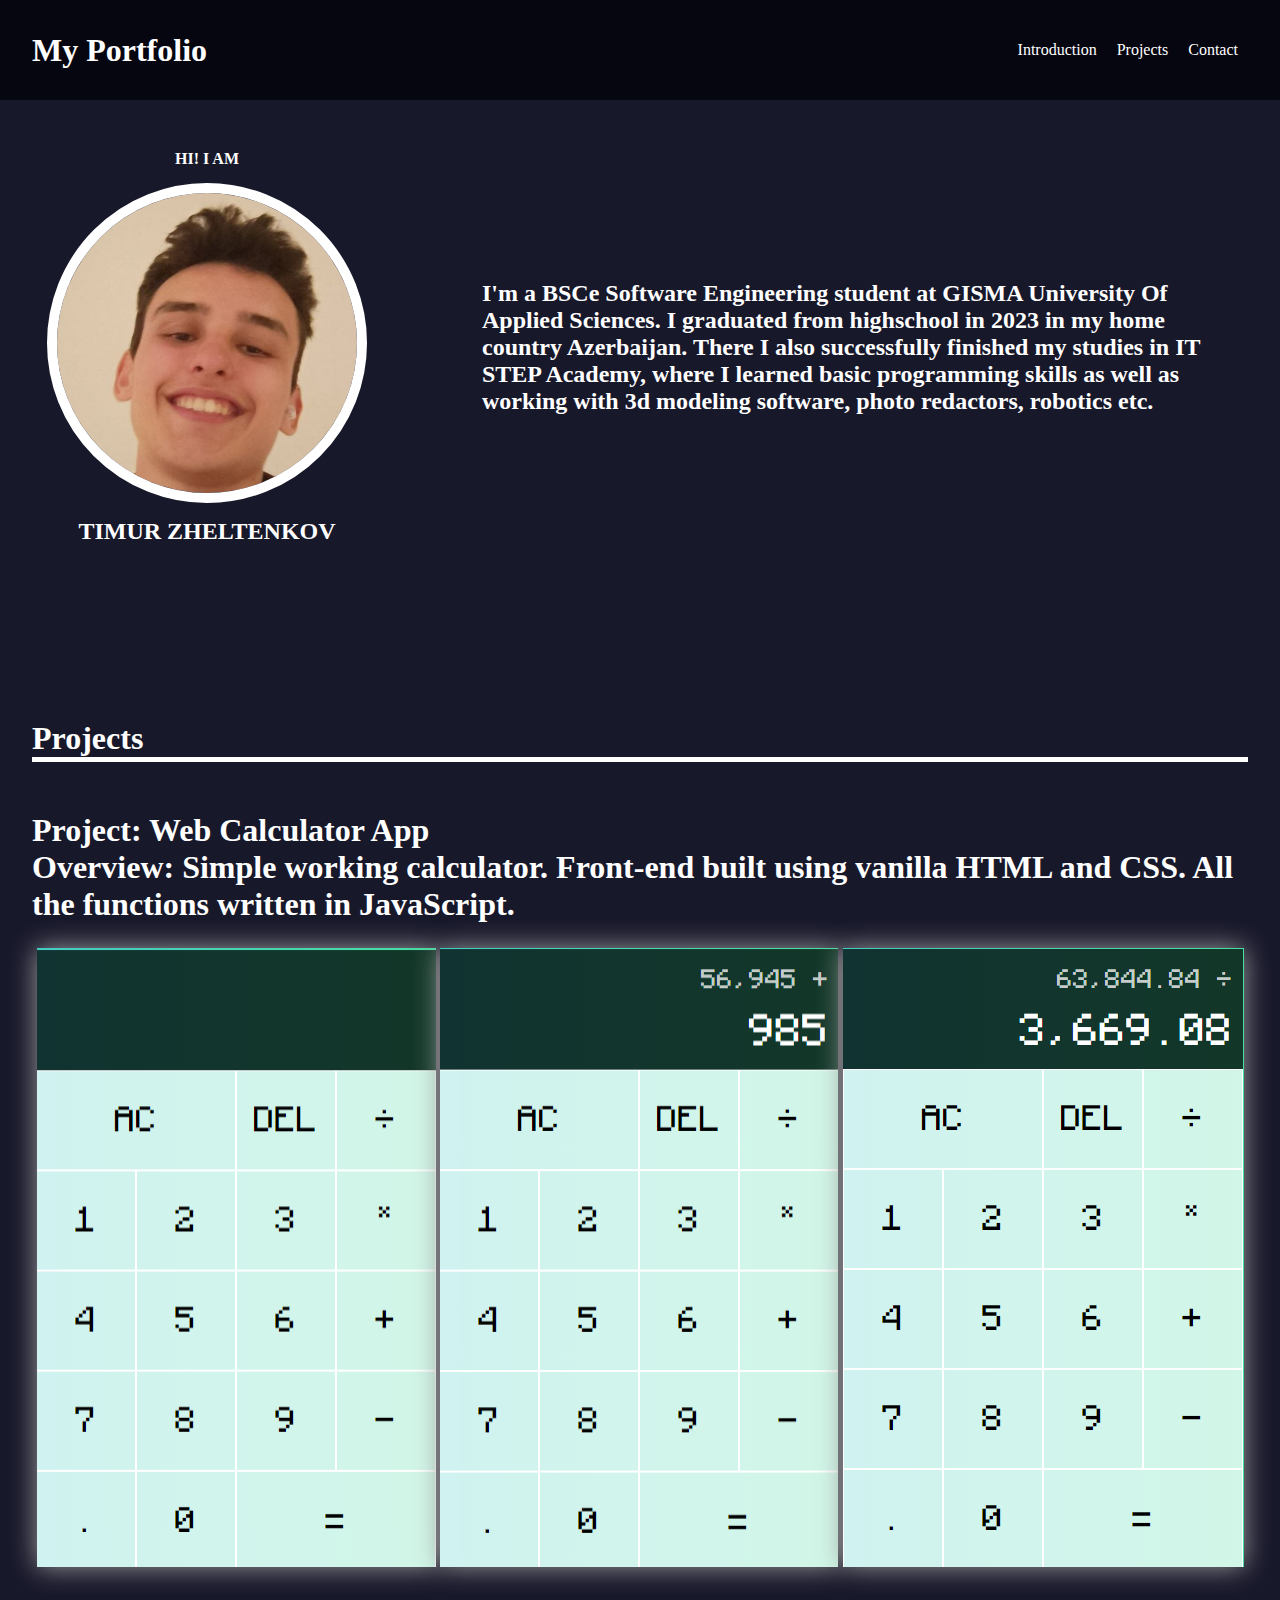
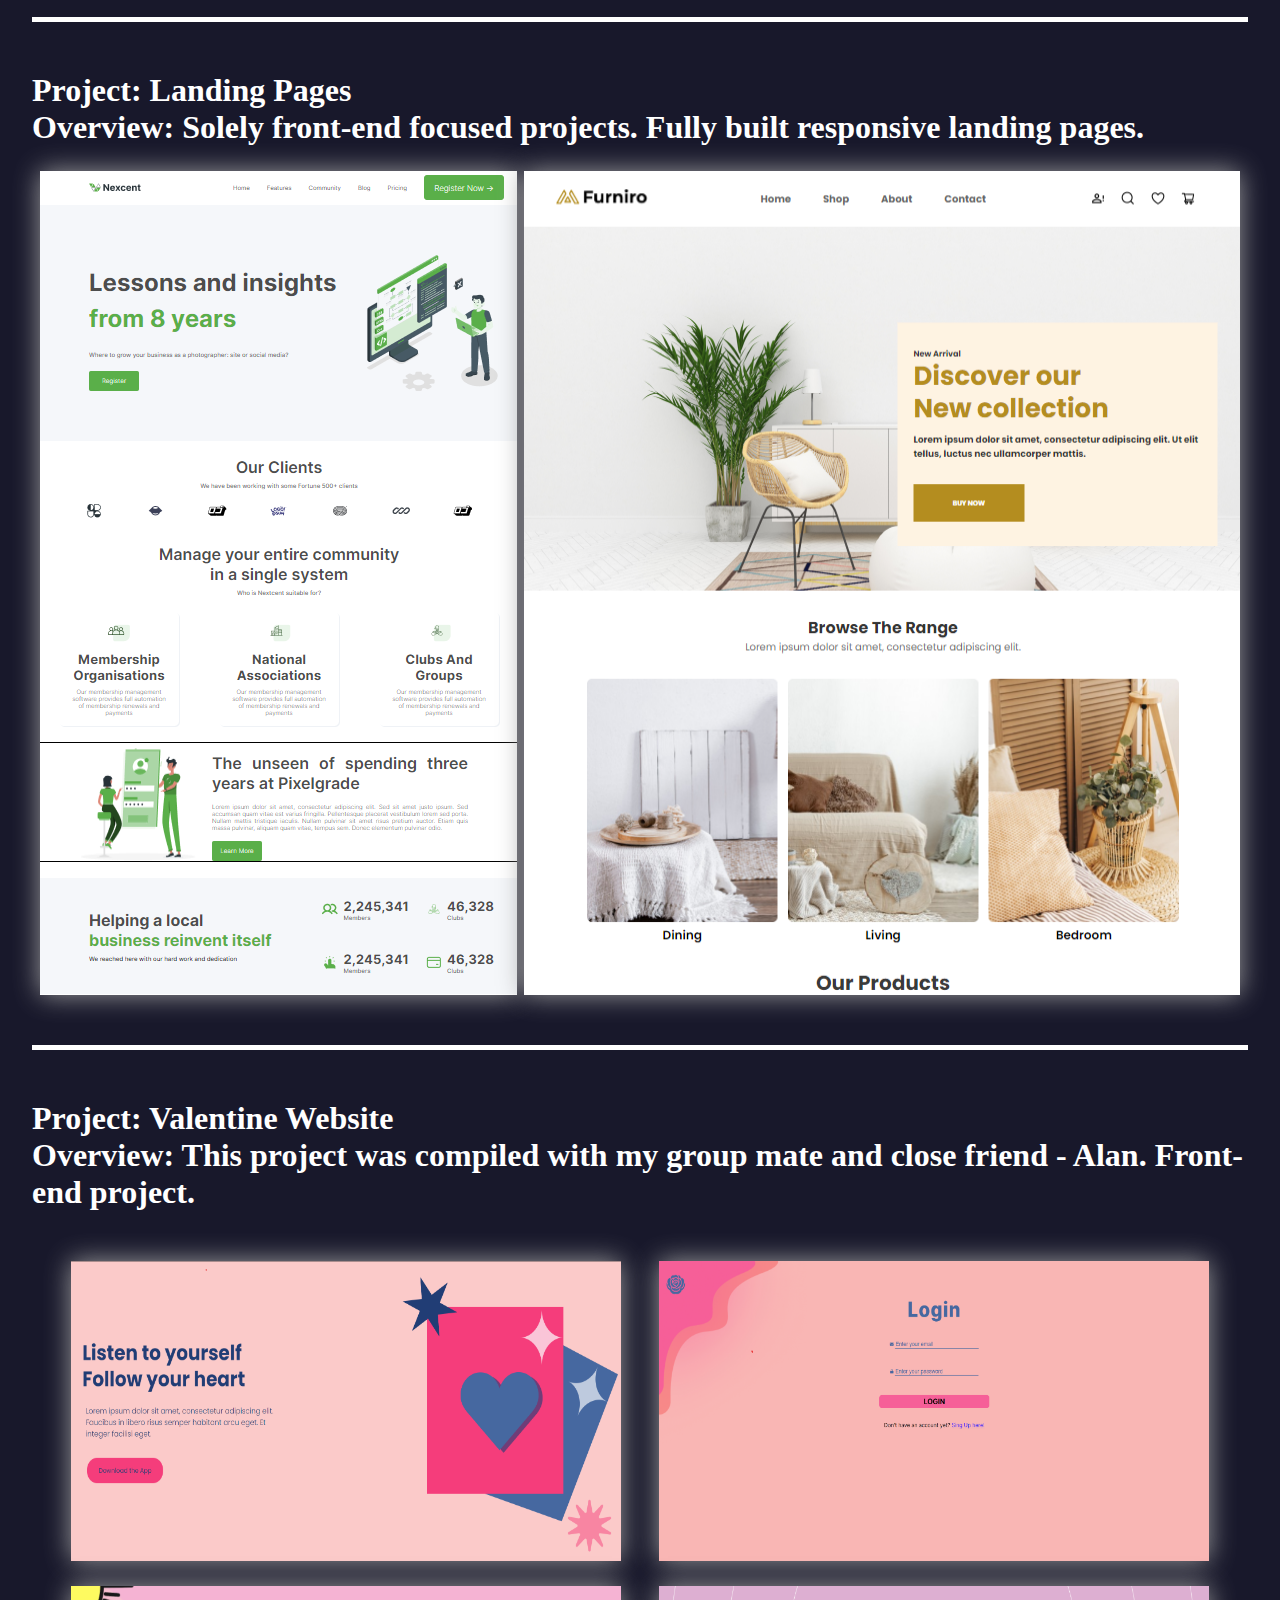
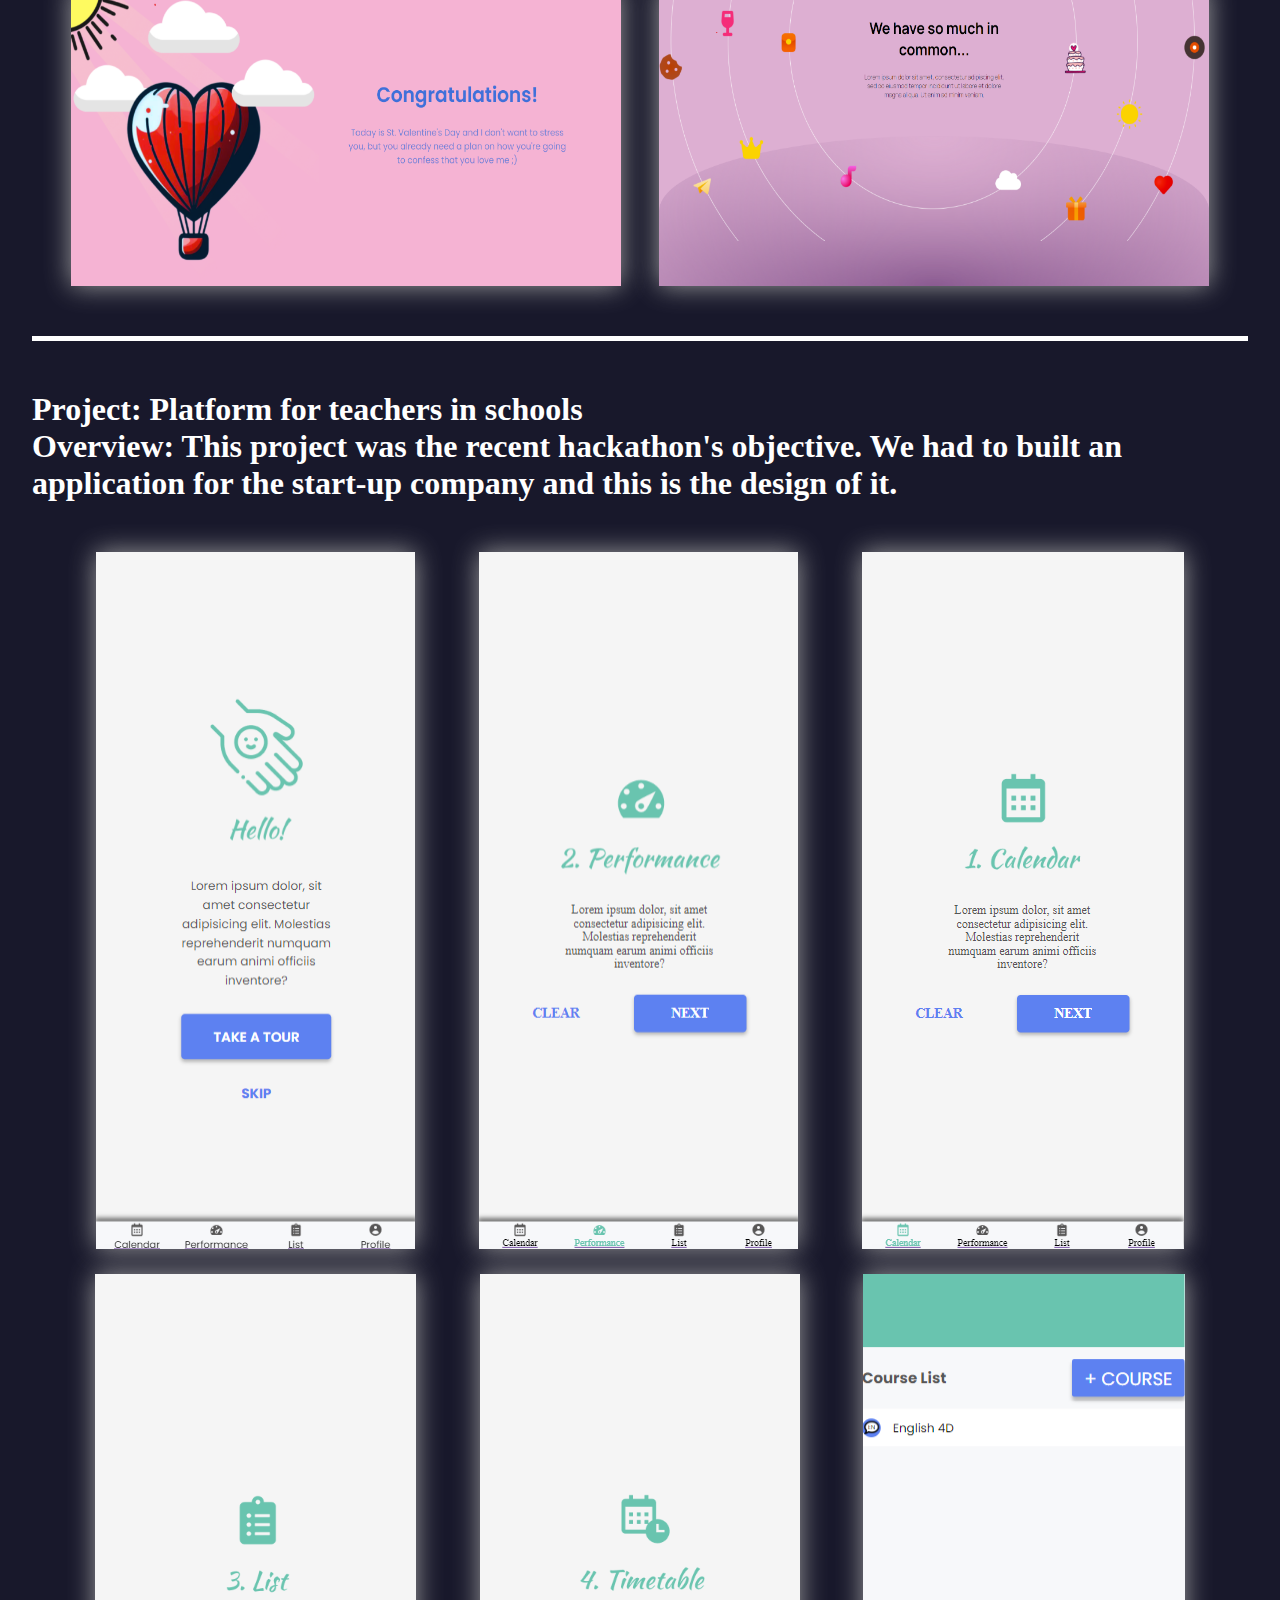
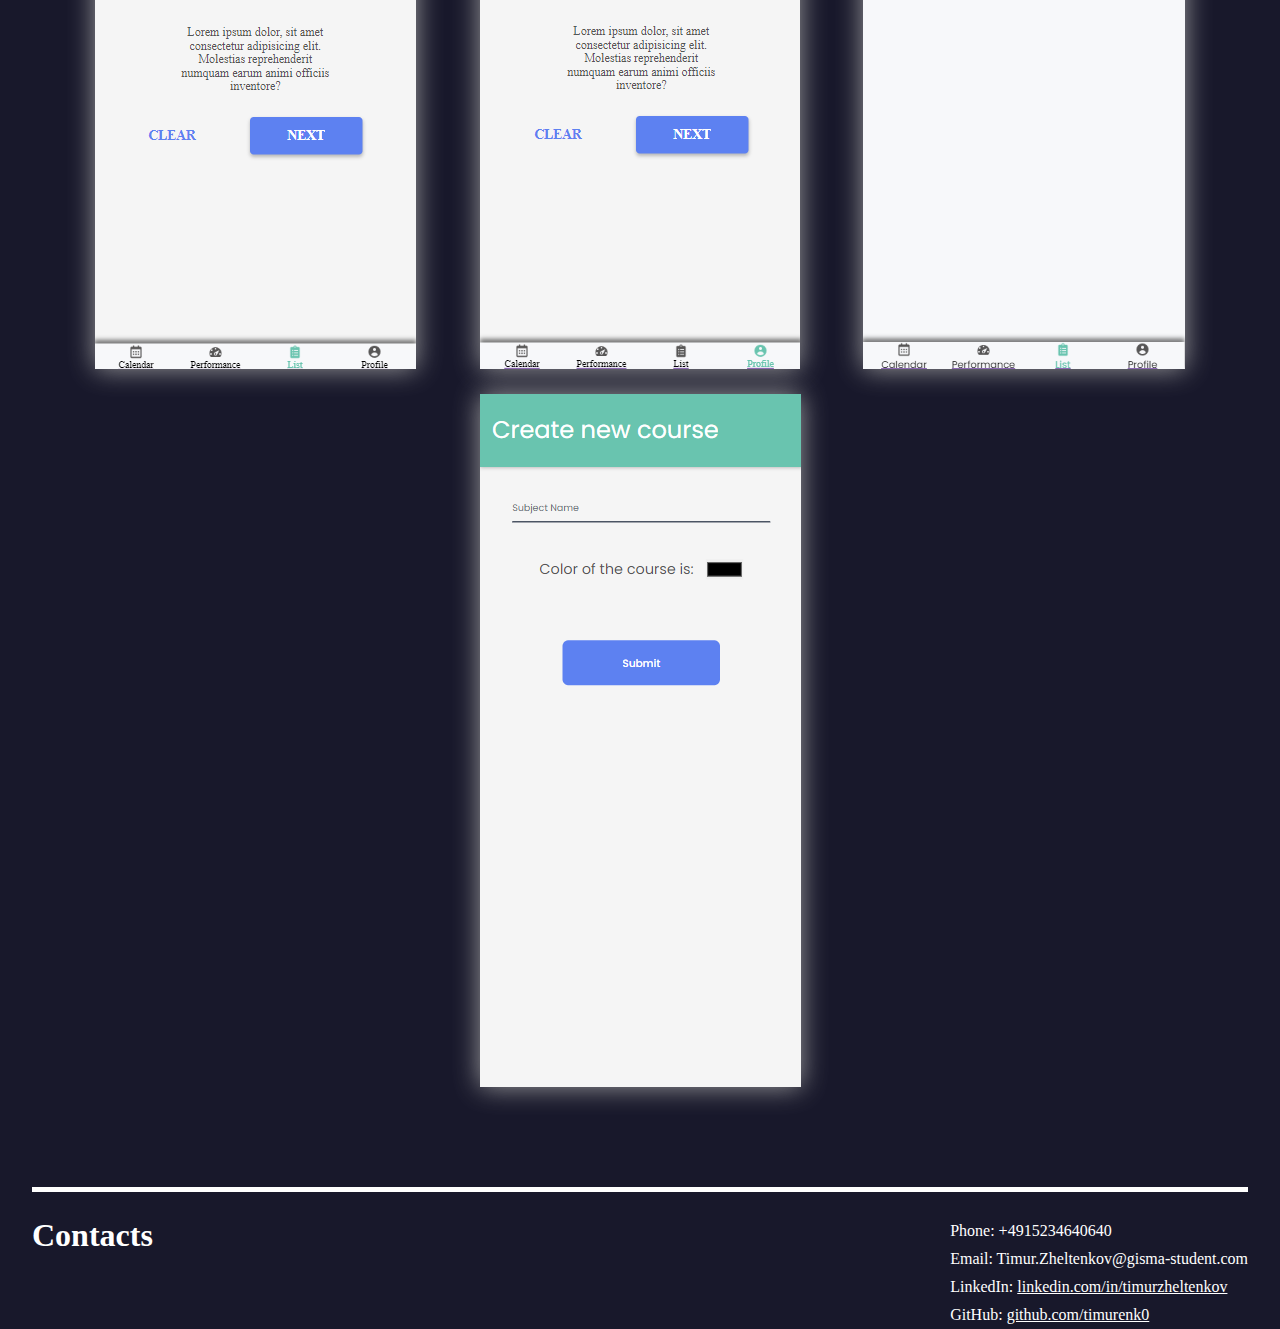
==== Website/index.html @ 8c1c4032 "Add files via upload" ====
<!DOCTYPE html>
<html lang="en">

<head>
    <meta charset="UTF-8">
    <meta name="viewport" content="width=device-width, initial-scale=1.0">
    <title>Computer Science Portfolio</title>
    <link rel="stylesheet" href="index.css">
</head>

<body>
    <div class="container">
        <header class="header">
            <section class="header-contents">
                <h1>My Portfolio</h1>
                <section class="navbar">
                    <ul>
                        <li><a id="introductionButton">Introduction</a></li>
                        <li><a id="projectButton">Projects</a></li>
                        <li><a id="contactButton">Contact</a></li>
                    </ul>
                </section>
            </section>
        </header>
        <section id="introductionSection" class="section introduction">
            <section class="user">
                <h4>HI! I AM</h4>
                <img id="pfp" src="images/pfp.jpg" alt="">
                <h2>TIMUR ZHELTENKOV</h2>
            </section>
            <h1>I'm a BSCe Software Engineering student at GISMA University Of Applied Sciences. I graduated from
                highschool in 2023 in my home country Azerbaijan. There I also successfully finished my studies in IT
                STEP Academy, where I learned basic programming skills as well as working with 3d modeling software,
                photo redactors, robotics etc.</h1>
        </section>
        <section id="projectSection" class="section projects">
            <h1 class="section-name">Projects</h1>
            <section class="project">
                <h1 class="project-name">Project: Web Calculator App</h1>
                <h1 class="project-overview">Overview: Simple working calculator. Front-end built using vanilla HTML and
                    CSS. All the functions written in JavaScript.</h1>
                <div class="screenshots">
                    <img src="images/calc.png" alt="">
                    <img src="images/calc-2.png" alt="">
                    <img src="images/calc-3.png" alt="">
                </div>
            </section>
            <section class="project">
                <h1 class="project-name">Project: Landing Pages</h1>
                <h1 class="project-overview">Overview: Solely front-end focused projects. Fully built responsive landing
                    pages.
                </h1>
                <div class="screenshots">
                    <img src="images/landing'.png" alt="">
                    <img src="images/landing-2.png" alt="">
                </div>
            </section>
            <section class="project">
                <h1 class="project-name">Project: Valentine Website</h1>
                <h1 class="project-overview">Overview: This project was compiled with my group mate and close friend -
                    Alan. Front-end project.
                </h1>
                <div class="screenshots">
                    <img class="valentine" src="images/valentine-landing.png" alt="">
                    <img class="valentine" src="images/valentine-login.png" alt="">
                    <img class="valentine" src="images/valentine-main.png" alt="">
                    <img class="valentine" src="images/valentine-rings.png" alt="">
                </div>
            </section>
            <section class="project">
                <h1 class="project-name">Project: Platform for teachers in schools</h1>
                <h1 class="project-overview">Overview: This project was the recent hackathon's objective. We had to
                    built an application for the start-up company and this is the design of it.</h1>
                <div class="screenshots">
                    <img class="hackathon" src="images/hackathon-greetings.png" alt="">
                    <img class="hackathon" src="images/hackathon-performance.png" alt="">
                    <img class="hackathon" src="images/hackathon-calendar.png" alt="">
                    <img class="hackathon" src="images/hackathon-list.png" alt="">
                    <img class="hackathon" src="images/hackathon-profile.png" alt="">
                    <img class="hackathon" src="images/hackathon-list-course.png" alt="">
                    <img class="hackathon" src="images/hackathon-course-create.png" alt="">
                </div>
            </section>
        </section>
        <section id="contactSection" class="section contacts">
            <h1 class="section-name">Contacts</h1>
            <ul>
                <li>Phone: +4915234640640</li>
                <li>Email: Timur.Zheltenkov@gisma-student.com</li>
                <li>LinkedIn: <a href="https://www.linkedin.com/in/timurzheltenkov/">linkedin.com/in/timurzheltenkov</a>
                </li>
                <li>GitHub: <a href="https://github.com/timurenk0">github.com/timurenk0</a></li>
            </ul>
        </section>

        <script>
            document.getElementById('introductionButton').addEventListener('click', () => {
                document.getElementById('introductionSection').scrollIntoView({
                    behavior: 'smooth'
                });
            });
            document.getElementById('projectButton').addEventListener('click', () => {
                document.getElementById('projectSection').scrollIntoView({
                    behavior: 'smooth'
                })
            })
            document.getElementById('contactButton').addEventListener('click', () => {
                document.getElementById('contactSection').scrollIntoView({
                    behavior: 'smooth'
                });
            });
        </script>

    </div>
</body>

</html>
---- Website/index.css ----
* {
    margin: 0;
    padding: 0;
    font-family: 'JetBrains Mono';
}

html,
body {
    width: 100%;
    min-height: 100vh;
}

.container {
    display: flex;
    flex-direction: column;
    align-items: center;
    height: 100%;
    background-color: rgb(24, 24, 43);
    color: white;
}

.header {
    position: fixed;
    display: flex;
    width: 100%;
    height: 100px;
    justify-content: center;
    background-color: rgb(6, 6, 16);
}

.header .header-contents {
    height: 100%;
    width: 95%;
    display: flex;
    align-items: center;
    justify-content: space-between;
}

.navbar ul {
    list-style-type: none;
    overflow: hidden;
}

.navbar li {
    float: left;
    padding: 10px;
}

.navbar li a {
    color: white;
    display: block;
}

.container .section {
    margin-top: 50px;
    width: 95%;
}

.introduction {
    padding: 100px 0;
    display: flex;
    align-items: center;
}

.introduction h1 {
    font-size: 24px;
    width: 60%;
}

.introduction .user #pfp {
    width: 300px;
    border-radius: 50%;
    outline: 10px solid white;
    margin: 25px;
}

.introduction .user {
    display: flex;
    flex-direction: column;
    align-items: center;
    margin-right: 100px;
}


.section .section-name {
    margin-top: 25px;
    font-size: 32px;
}

.projects .project {
    padding: 50px 0;
    border-top: 5px solid white;
}

.project .screenshots {
    display: flex;
    justify-content: space-evenly;
    flex-wrap: wrap;
    margin-top: 25px;
}

.screenshots img {
    box-shadow: 0 0 25px rgb(158, 158, 158);
}

.screenshots .valentine {
    width: 550px;
    height: 300px;
    margin-top: 25px;
}

.screenshots .hackathon {
    margin-top: 25px;
}

.container .contacts {
    display: flex;
    justify-content: space-between;
    border-top: 5px solid white;
}

.contacts ul {
    margin-top: 25px;
    list-style: none;
}

.contacts li {
    padding: 5px 0;
}

.contacts a {
    color: white;
}
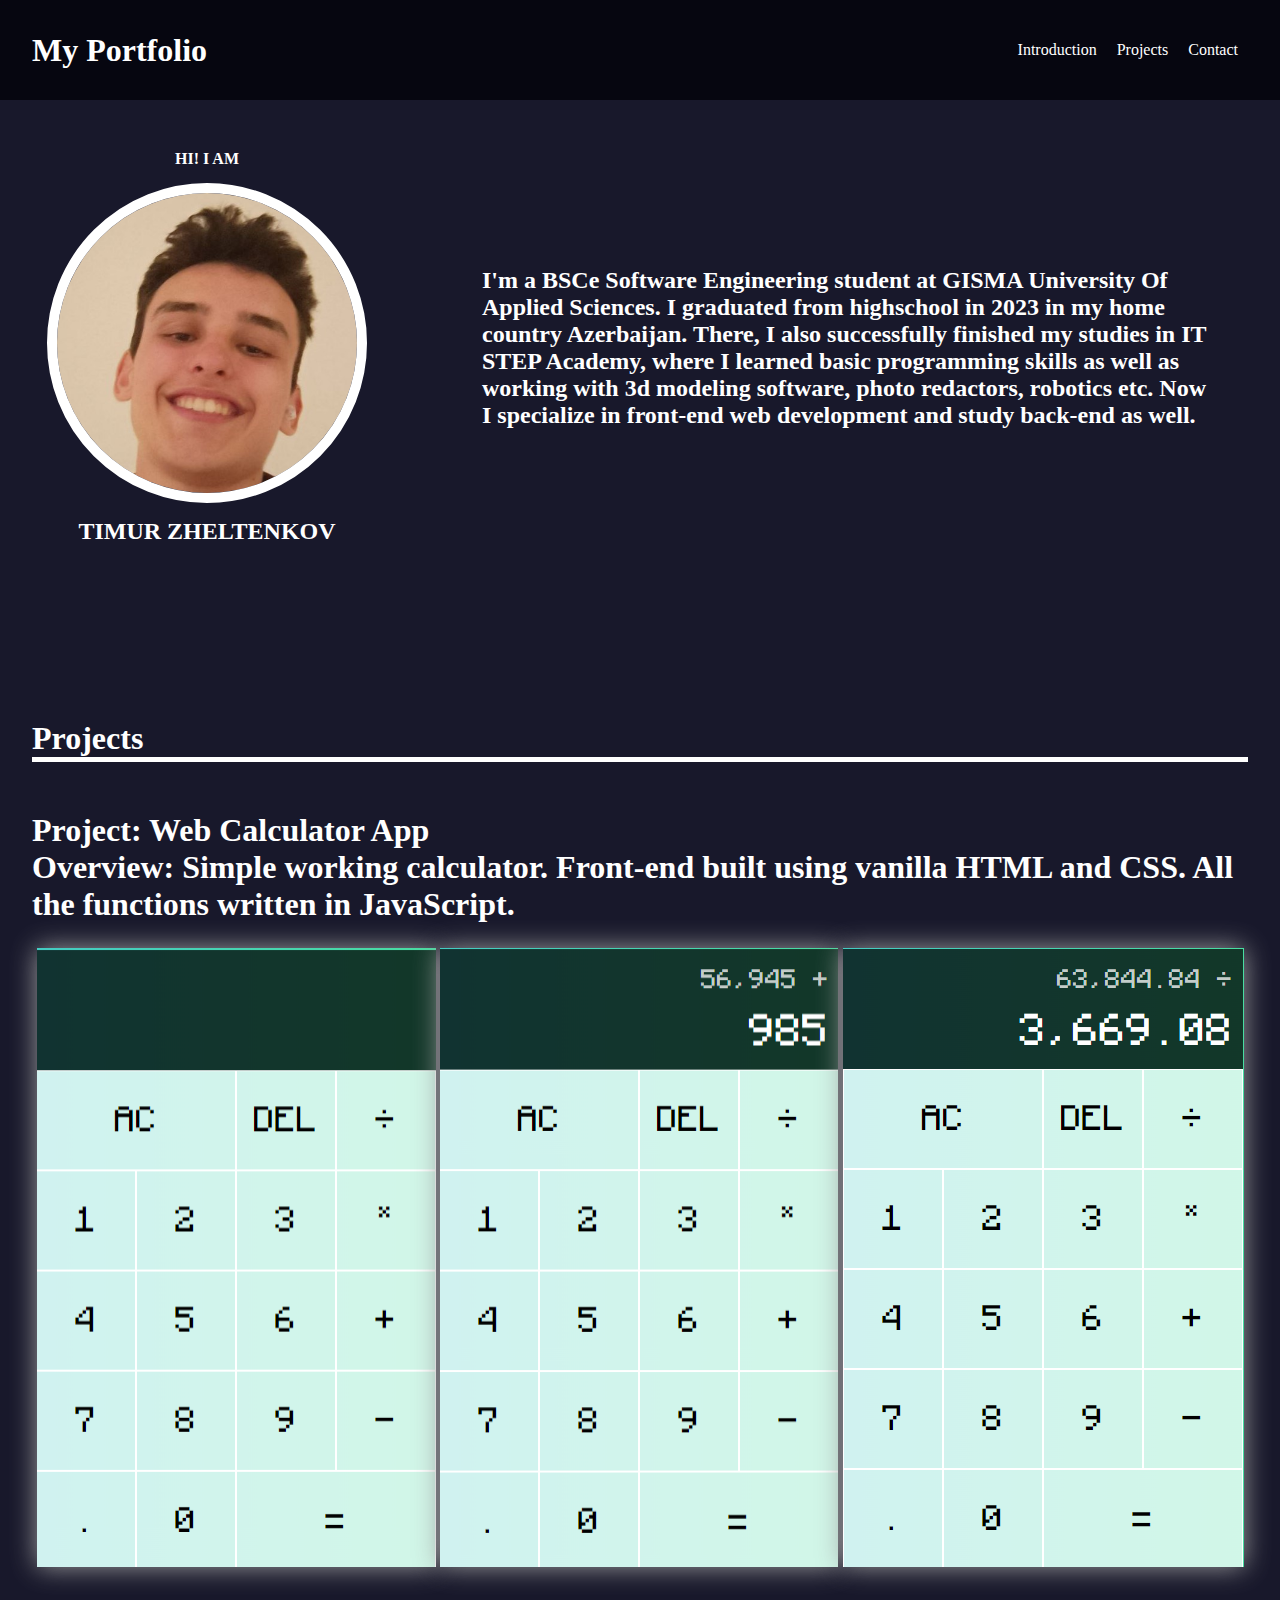
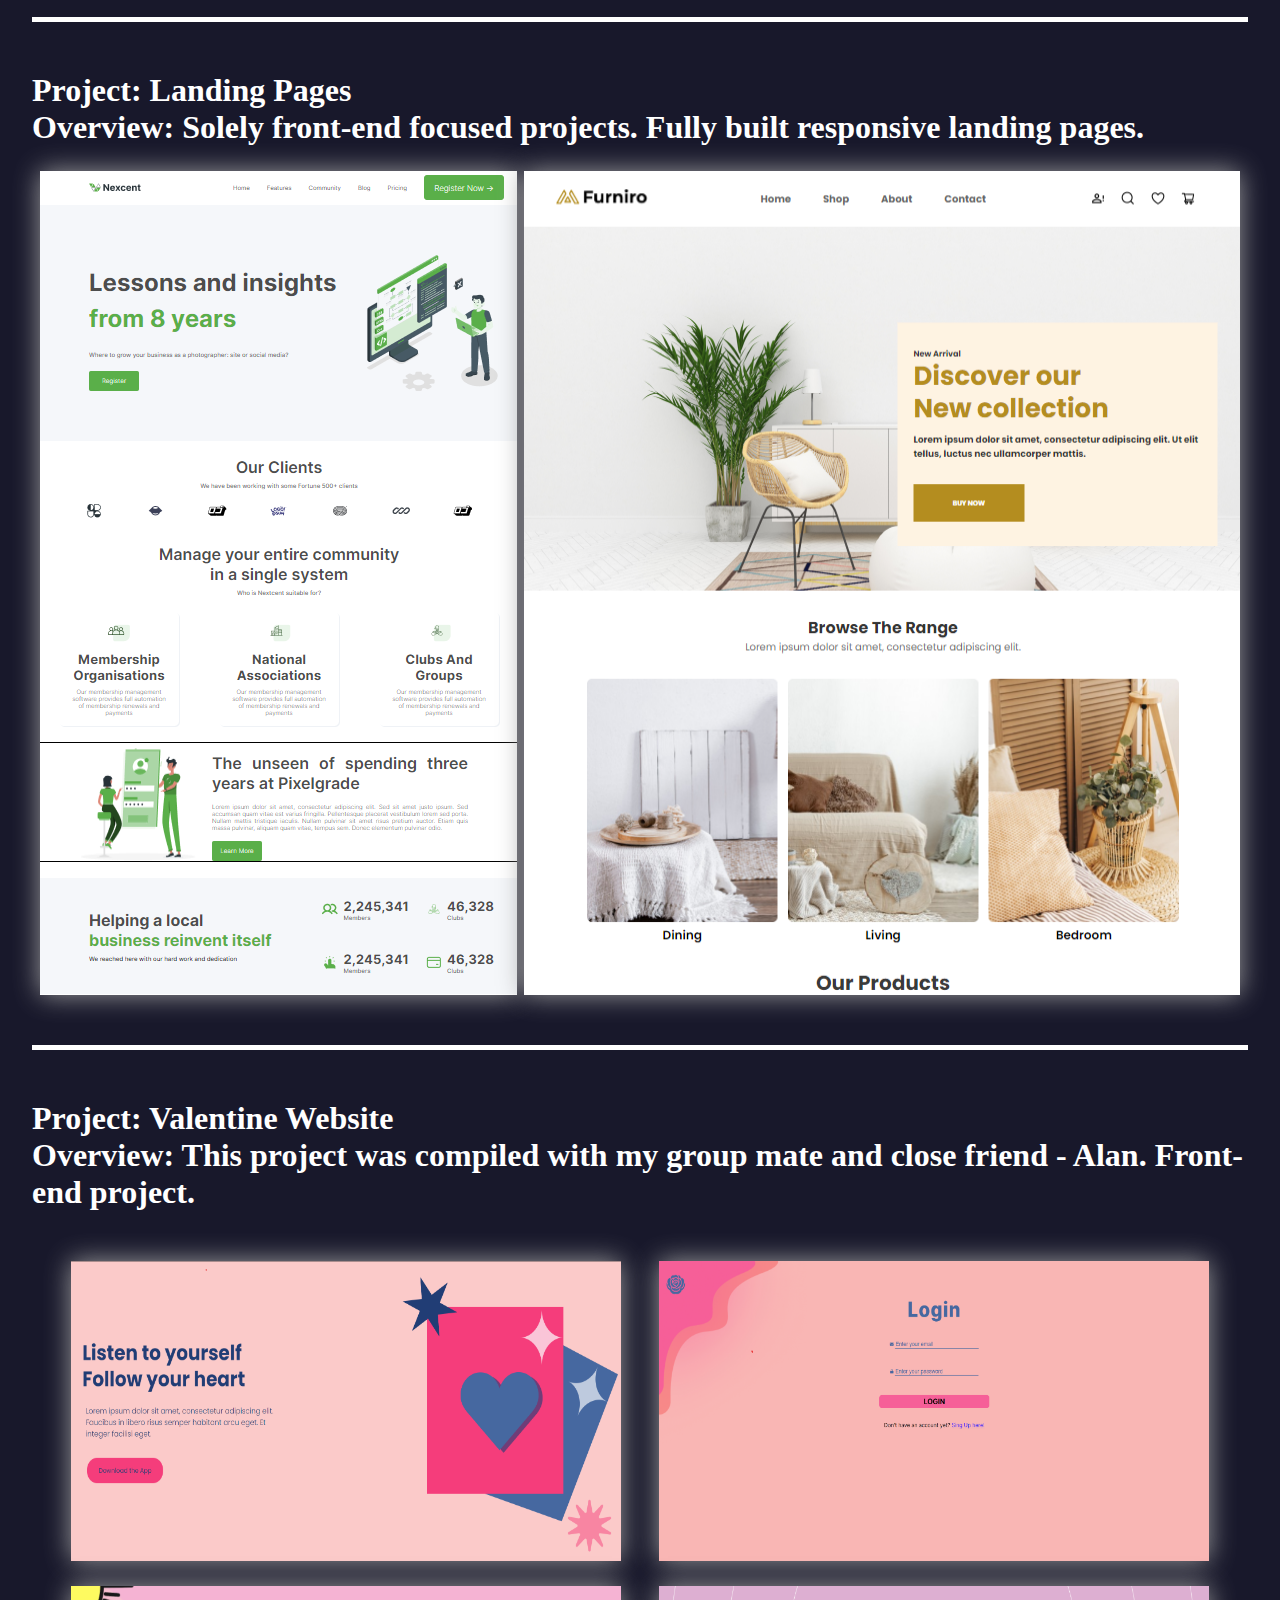
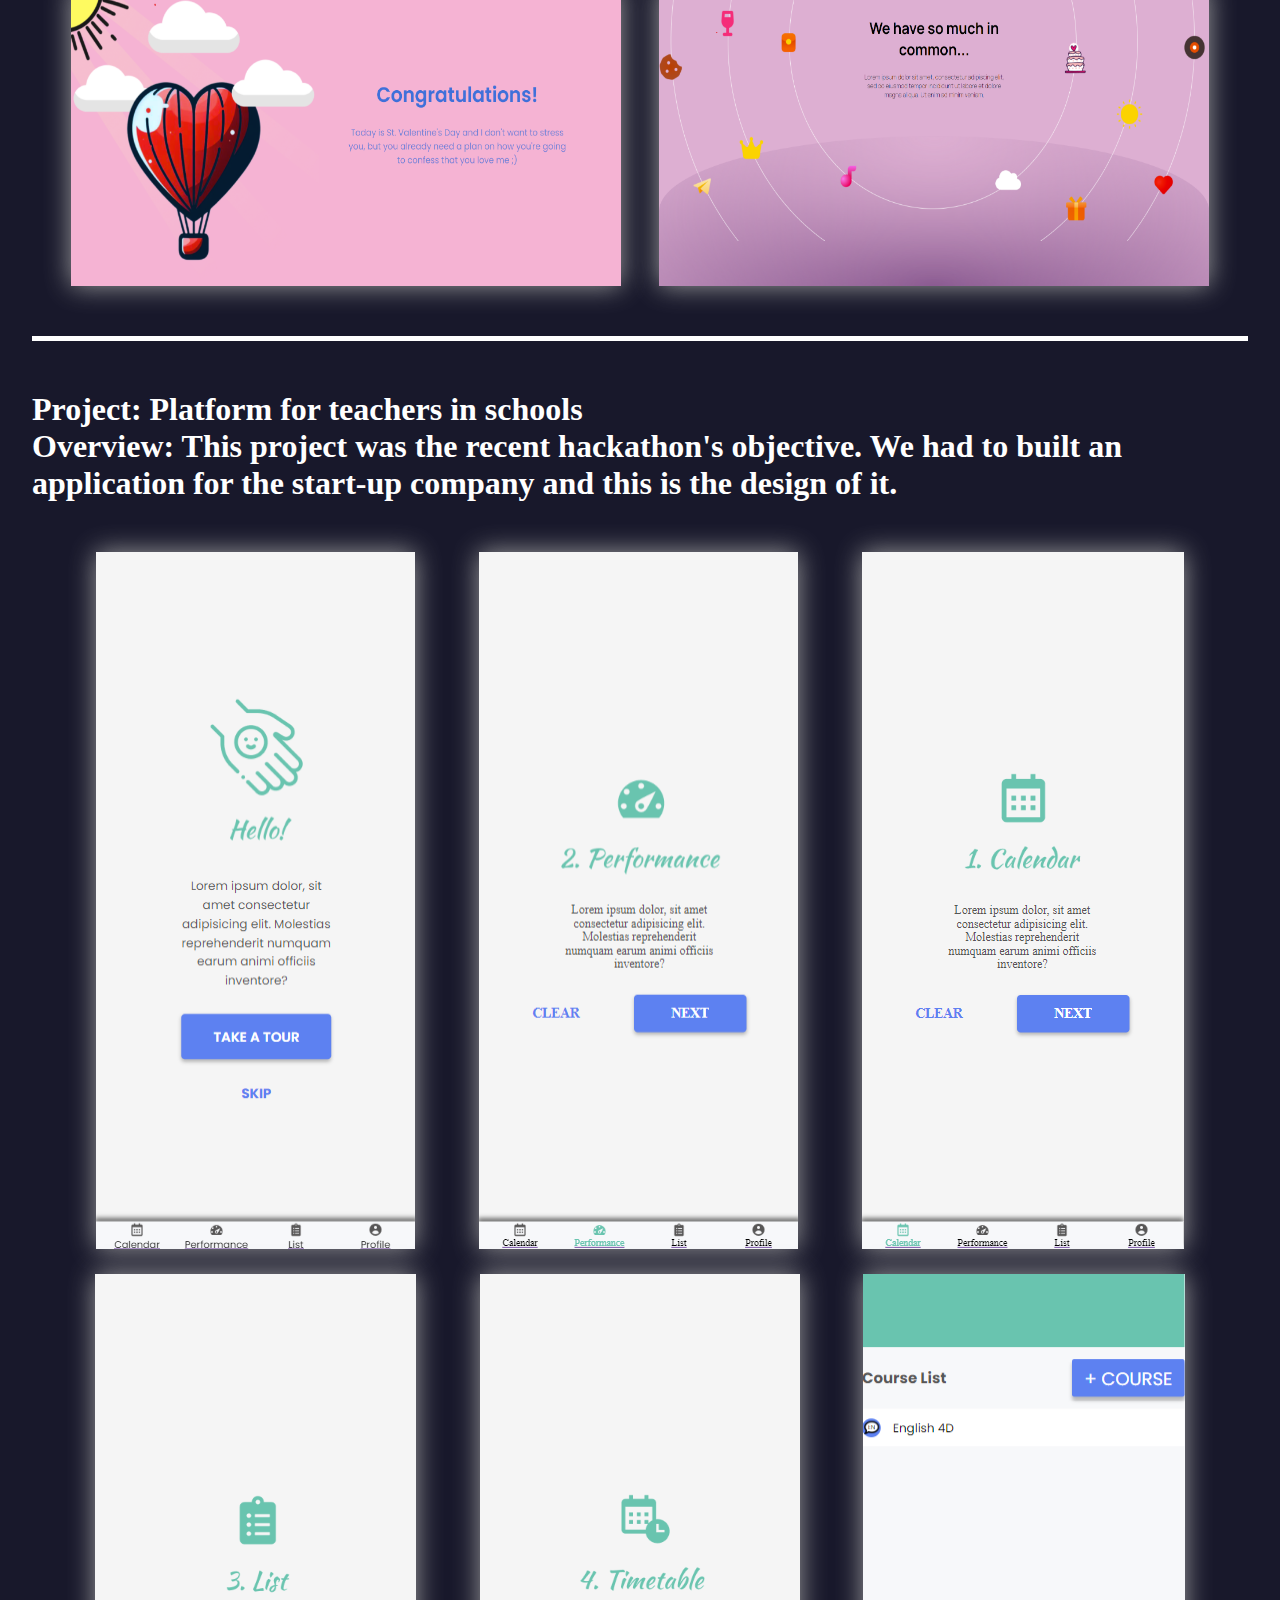
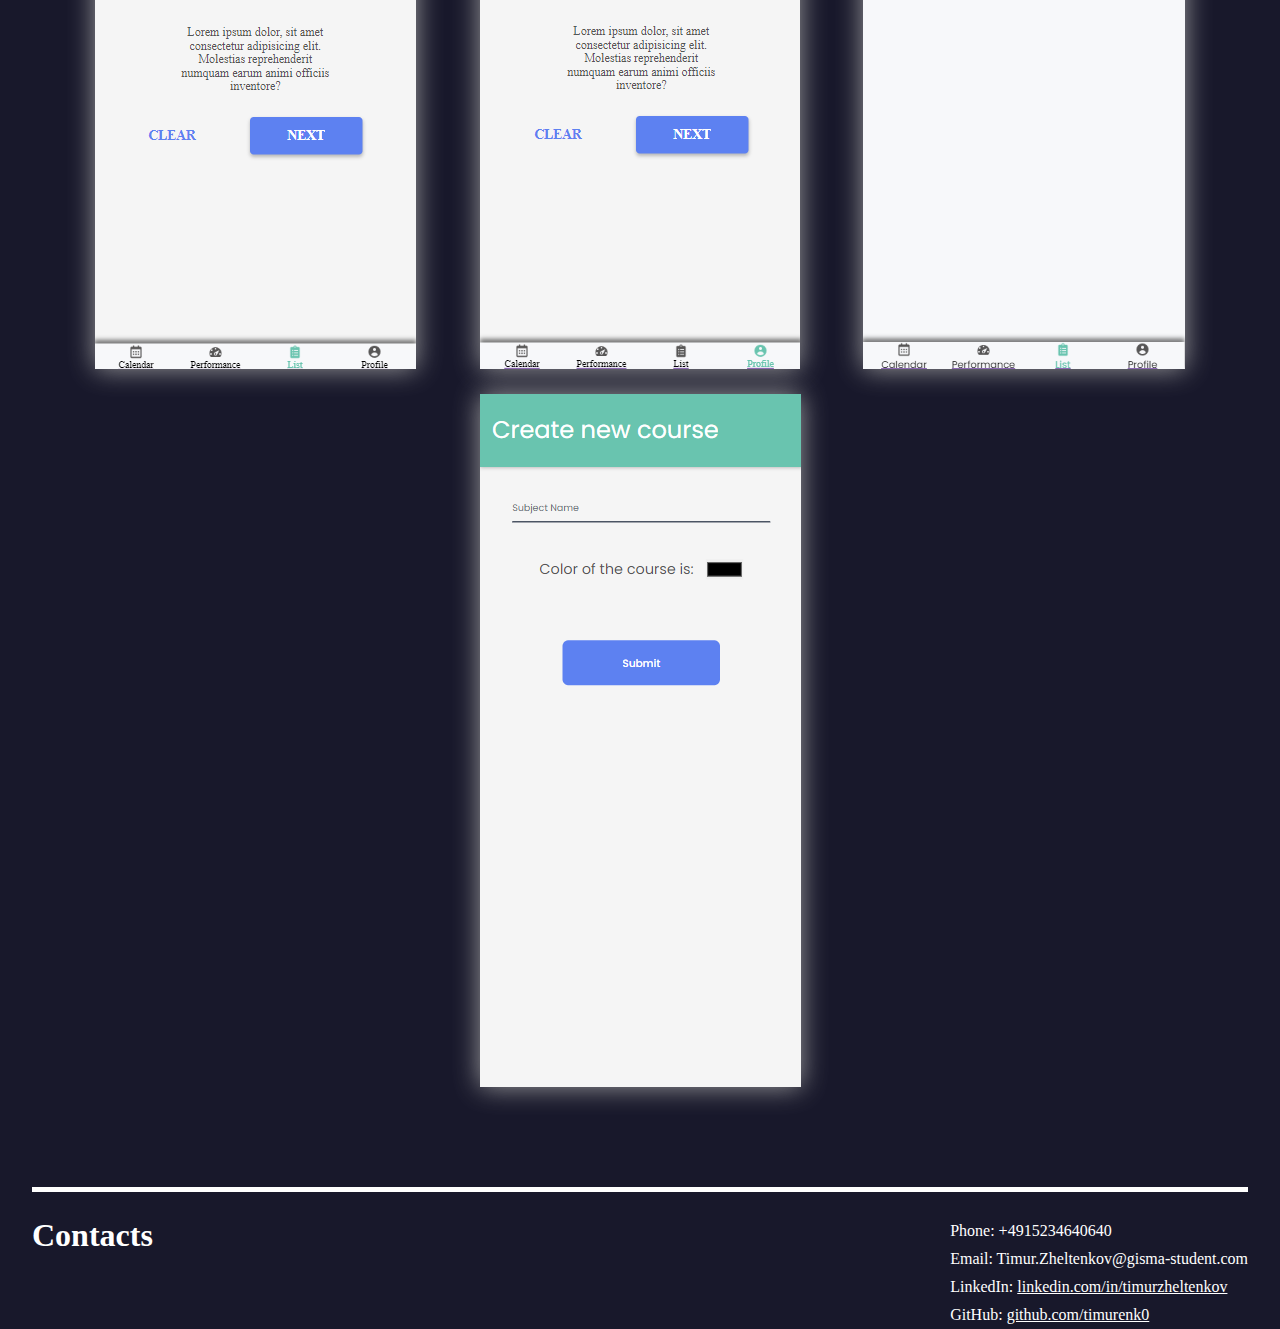
==== commit 33f2bd50: "Add files via upload" ====
--- a/Website/index.html
+++ b/Website/index.html
@@ -29,9 +29,10 @@
                 <h2>TIMUR ZHELTENKOV</h2>
             </section>
             <h1>I'm a BSCe Software Engineering student at GISMA University Of Applied Sciences. I graduated from
-                highschool in 2023 in my home country Azerbaijan. There I also successfully finished my studies in IT
+                highschool in 2023 in my home country Azerbaijan. There, I also successfully finished my studies in IT
                 STEP Academy, where I learned basic programming skills as well as working with 3d modeling software,
-                photo redactors, robotics etc.</h1>
+                photo redactors, robotics etc. Now I specialize in front-end web development and study back-end as well.
+            </h1>
         </section>
         <section id="projectSection" class="section projects">
             <h1 class="section-name">Projects</h1>
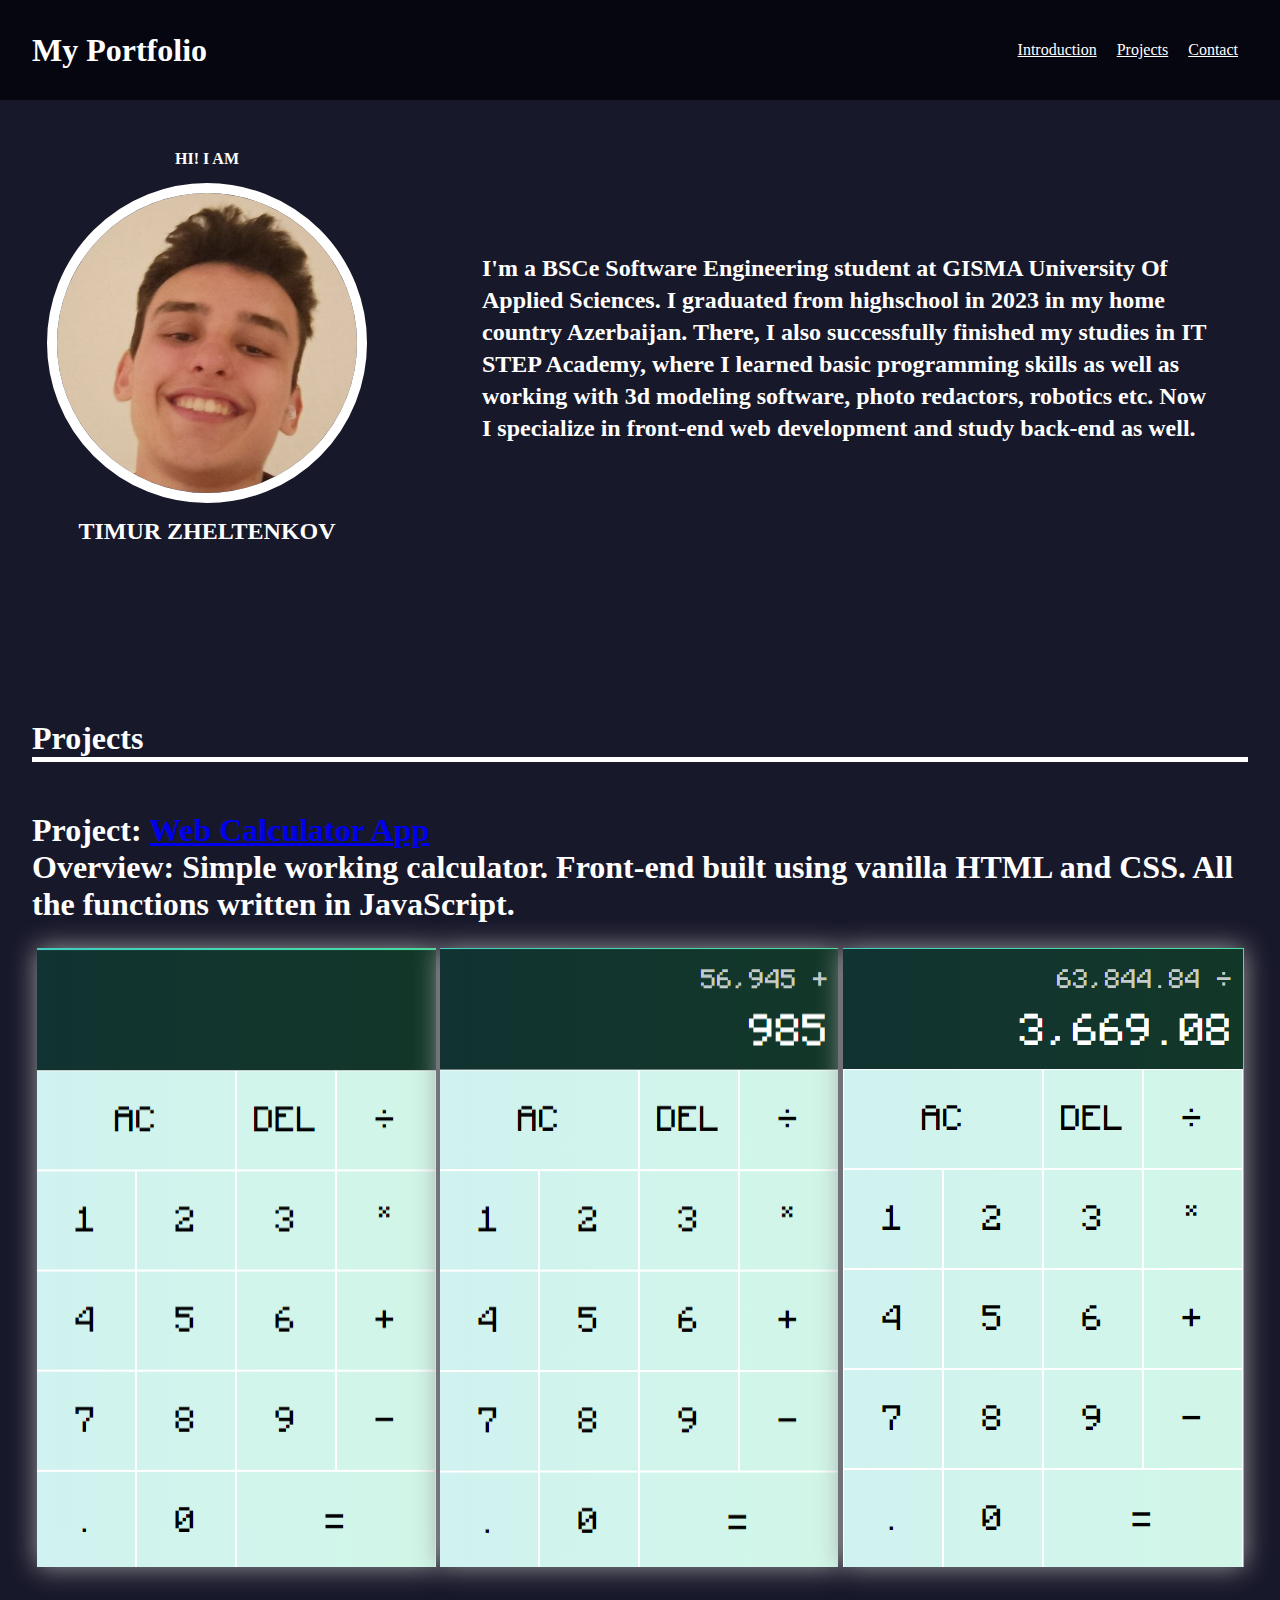
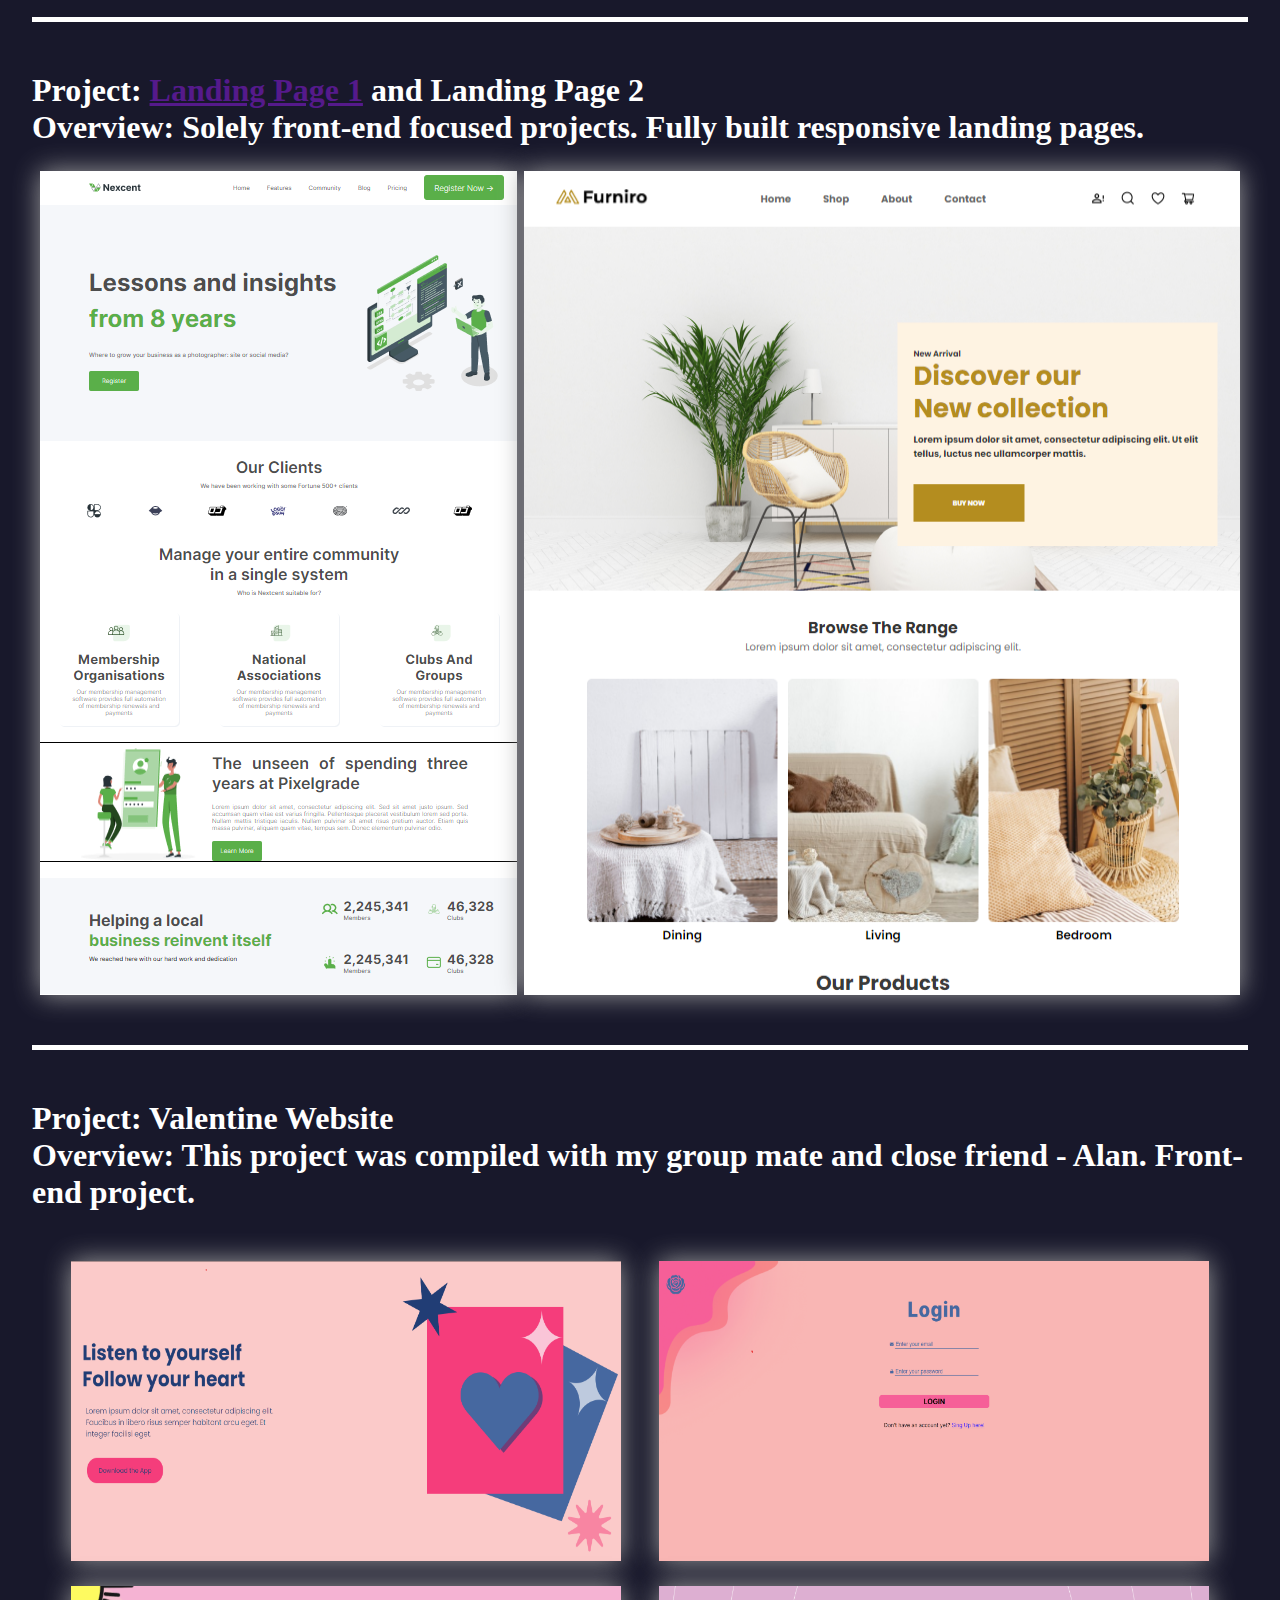
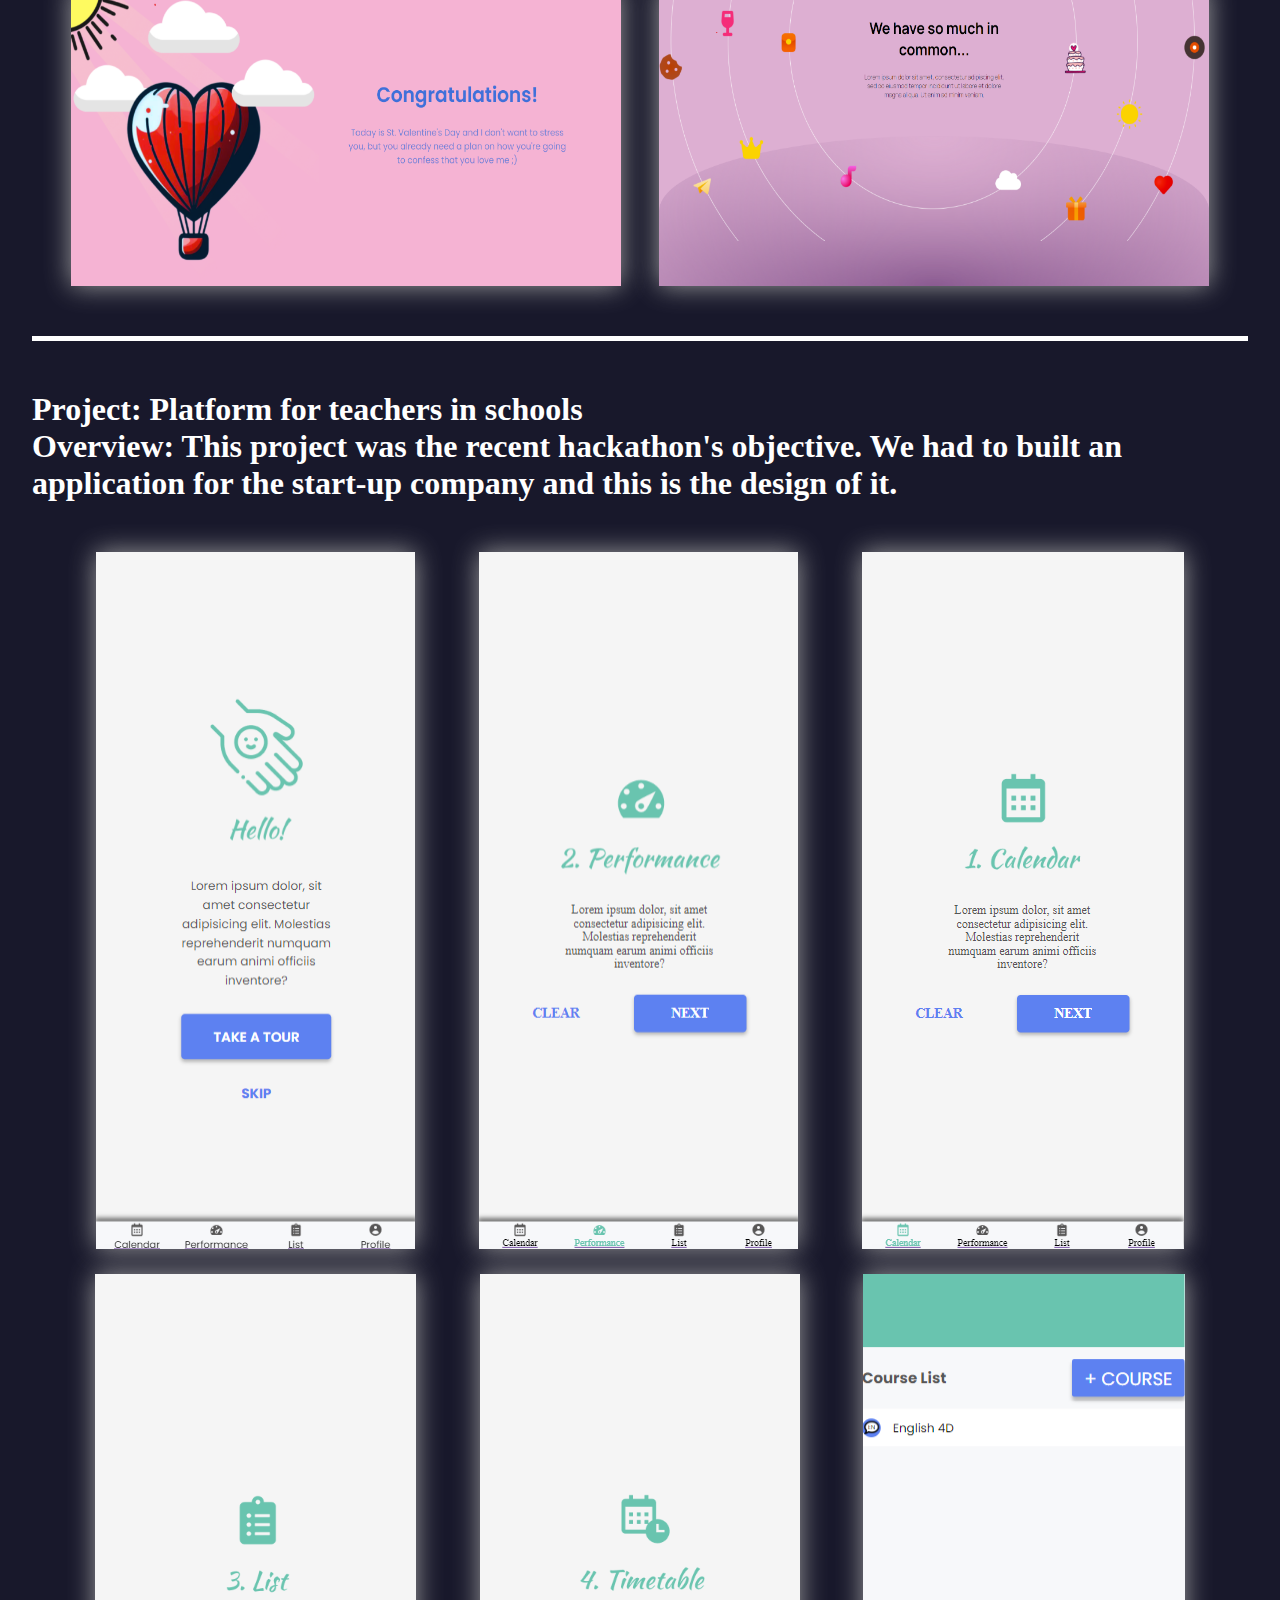
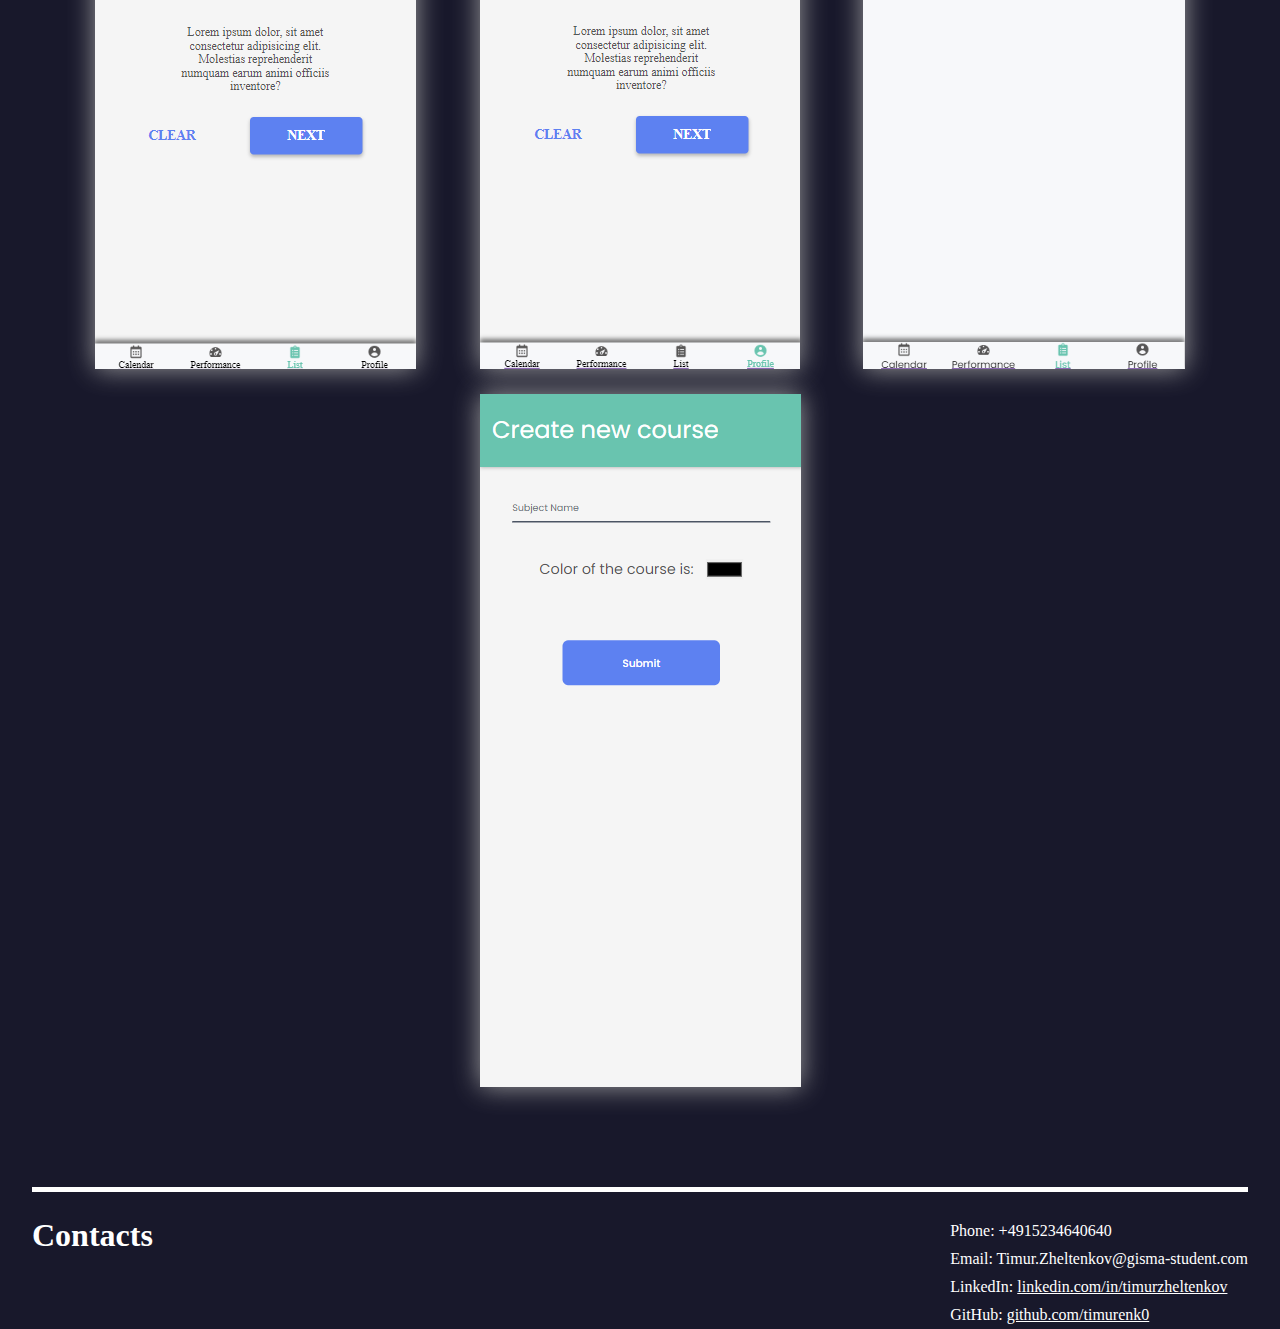
==== commit 962119d8: "Update index.html" ====
--- a/Website/index.html
+++ b/Website/index.html
@@ -37,7 +37,7 @@
         <section id="projectSection" class="section projects">
             <h1 class="section-name">Projects</h1>
             <section class="project">
-                <h1 class="project-name">Project: Web Calculator App</h1>
+                <h1 class="project-name">Project: <a href="https://github.com/timurenk0/Web-Calculator-App">Web Calculator App</a></h1>
                 <h1 class="project-overview">Overview: Simple working calculator. Front-end built using vanilla HTML and
                     CSS. All the functions written in JavaScript.</h1>
                 <div class="screenshots">
@@ -47,7 +47,7 @@
                 </div>
             </section>
             <section class="project">
-                <h1 class="project-name">Project: Landing Pages</h1>
+                <h1 class="project-name">Project: <a href="">Landing Page 1</a> and Landing Page 2</h1>
                 <h1 class="project-overview">Overview: Solely front-end focused projects. Fully built responsive landing
                     pages.
                 </h1>
@@ -115,4 +115,4 @@
     </div>
 </body>
 
-</html>+</html>
--- a/Website/index.css
+++ b/Website/index.css
@@ -48,7 +48,13 @@
 
 .navbar li a {
     color: white;
+    text-decoration: underline;
     display: block;
+    cursor: pointer;
+}
+
+.navbar li a:hover {
+    color: rgba(255, 255, 255, .75);
 }
 
 .container .section {
@@ -65,6 +71,7 @@
 .introduction h1 {
     font-size: 24px;
     width: 60%;
+    line-height: 2rem;
 }
 
 .introduction .user #pfp {
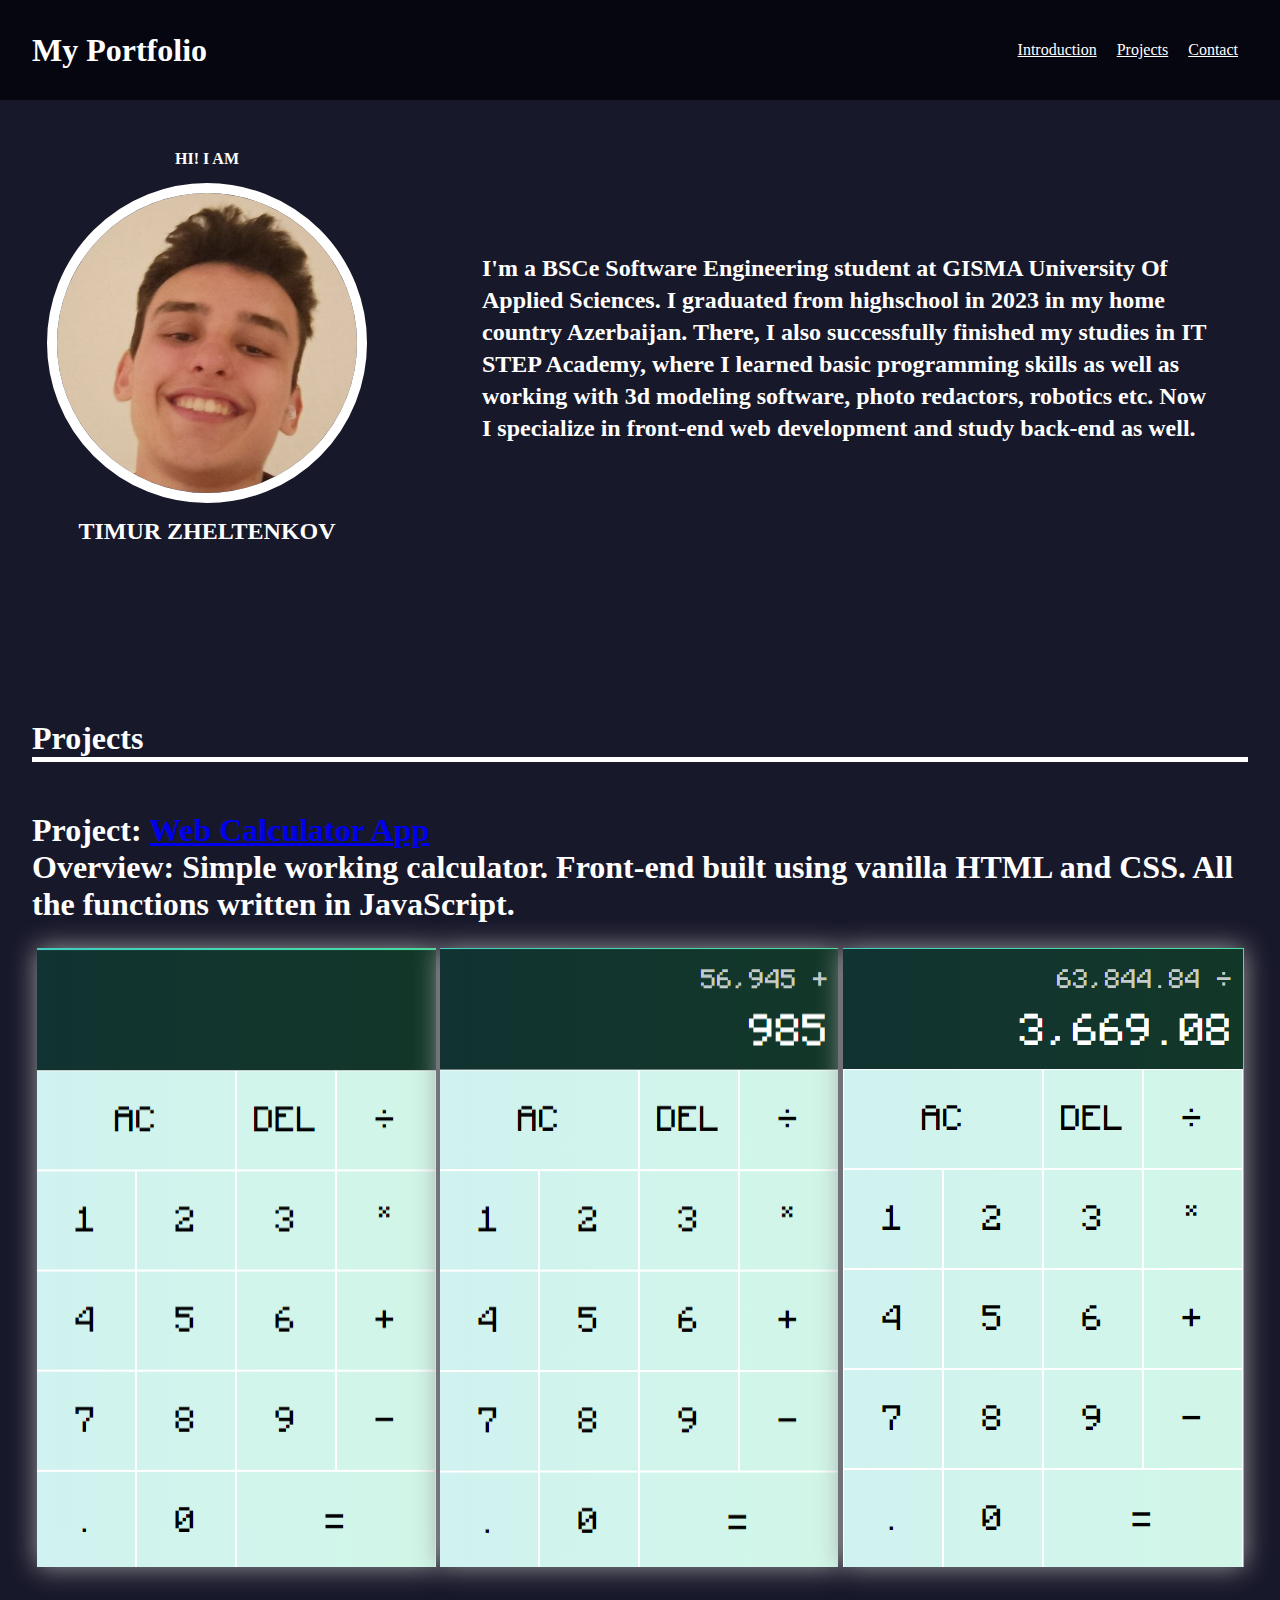
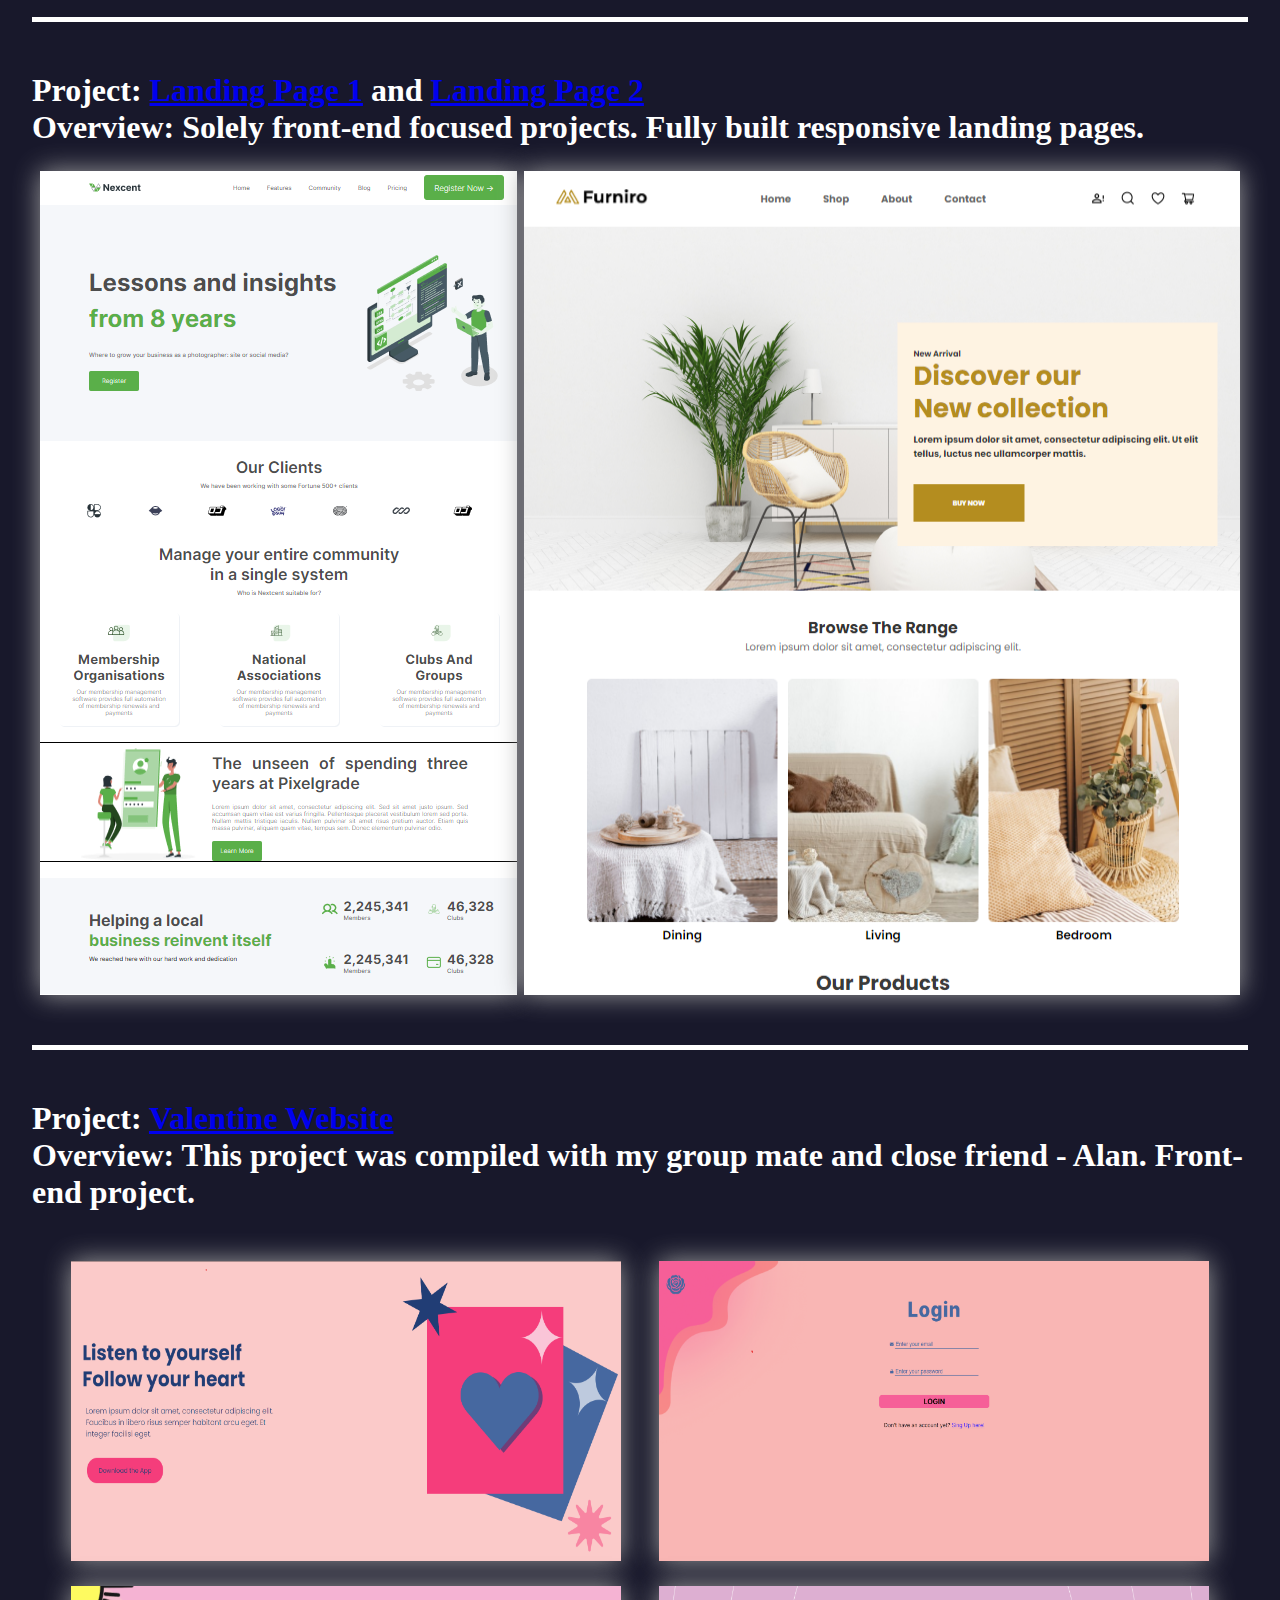
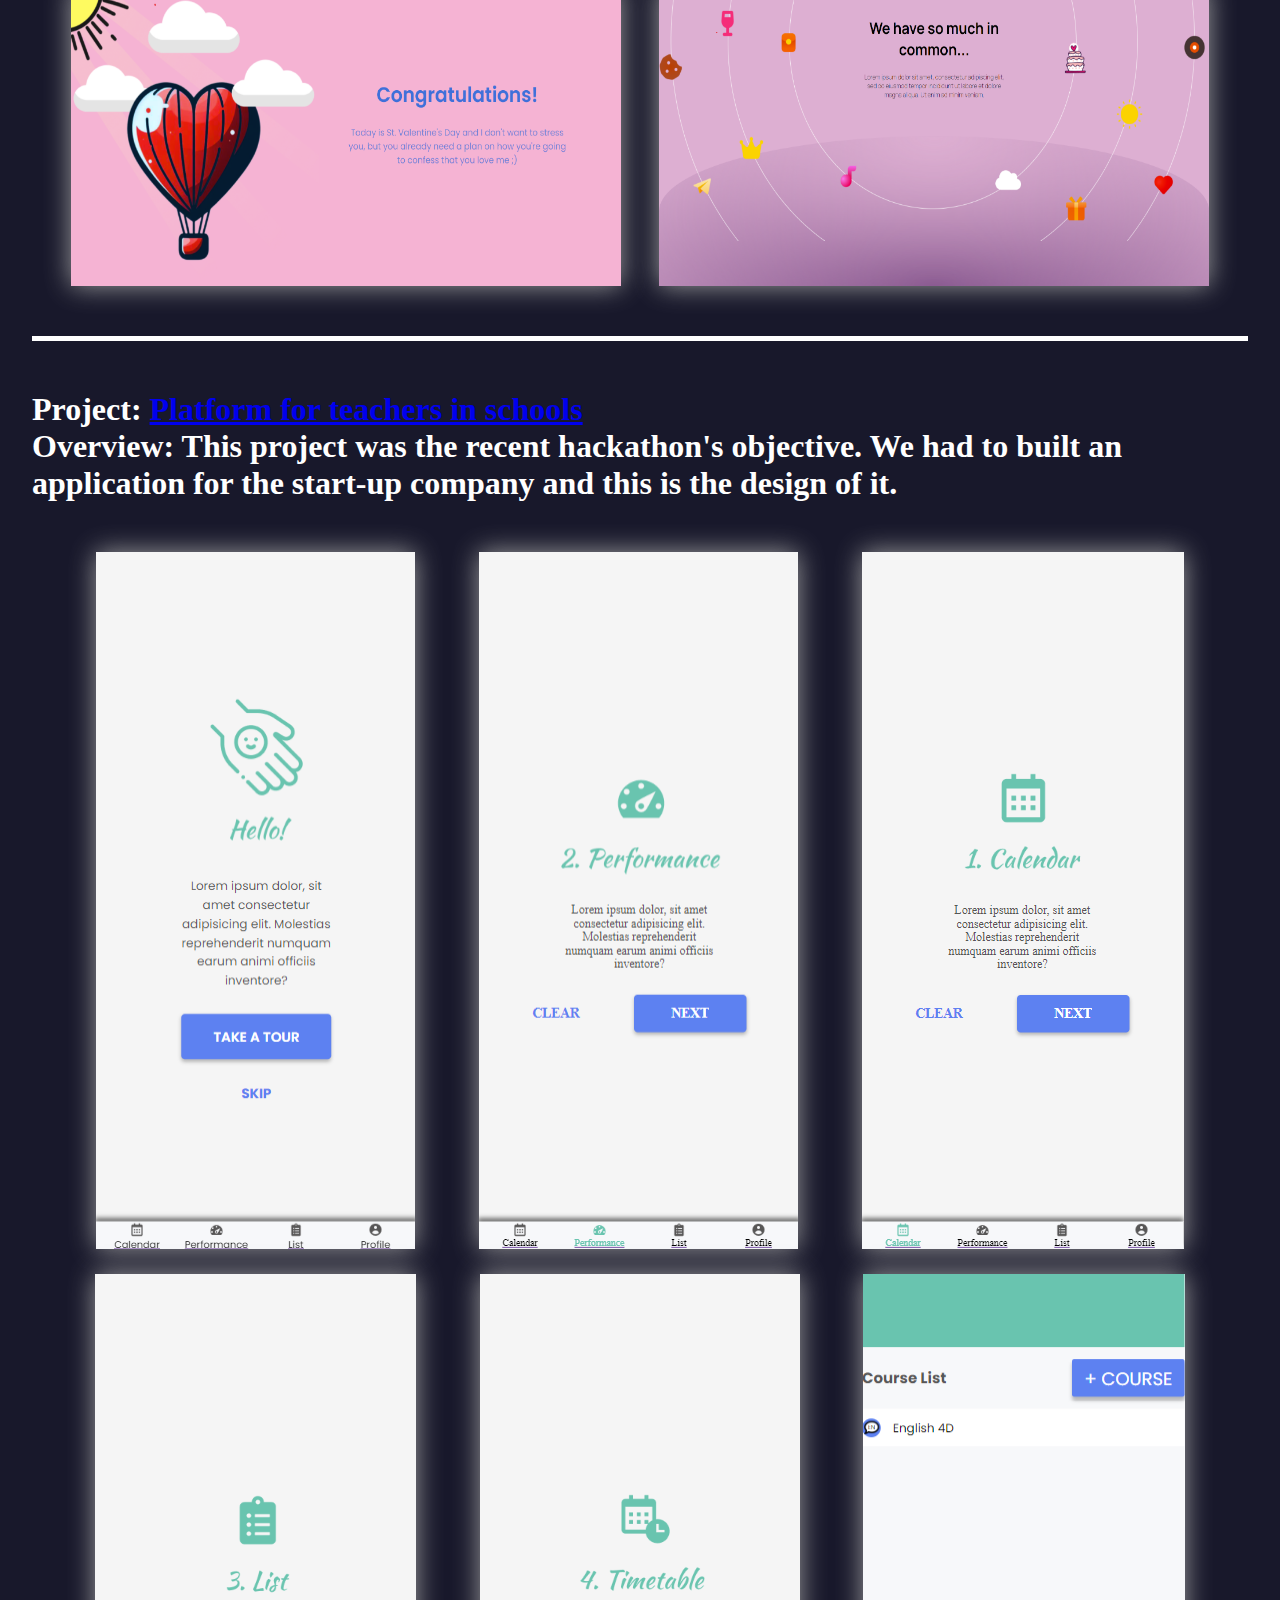
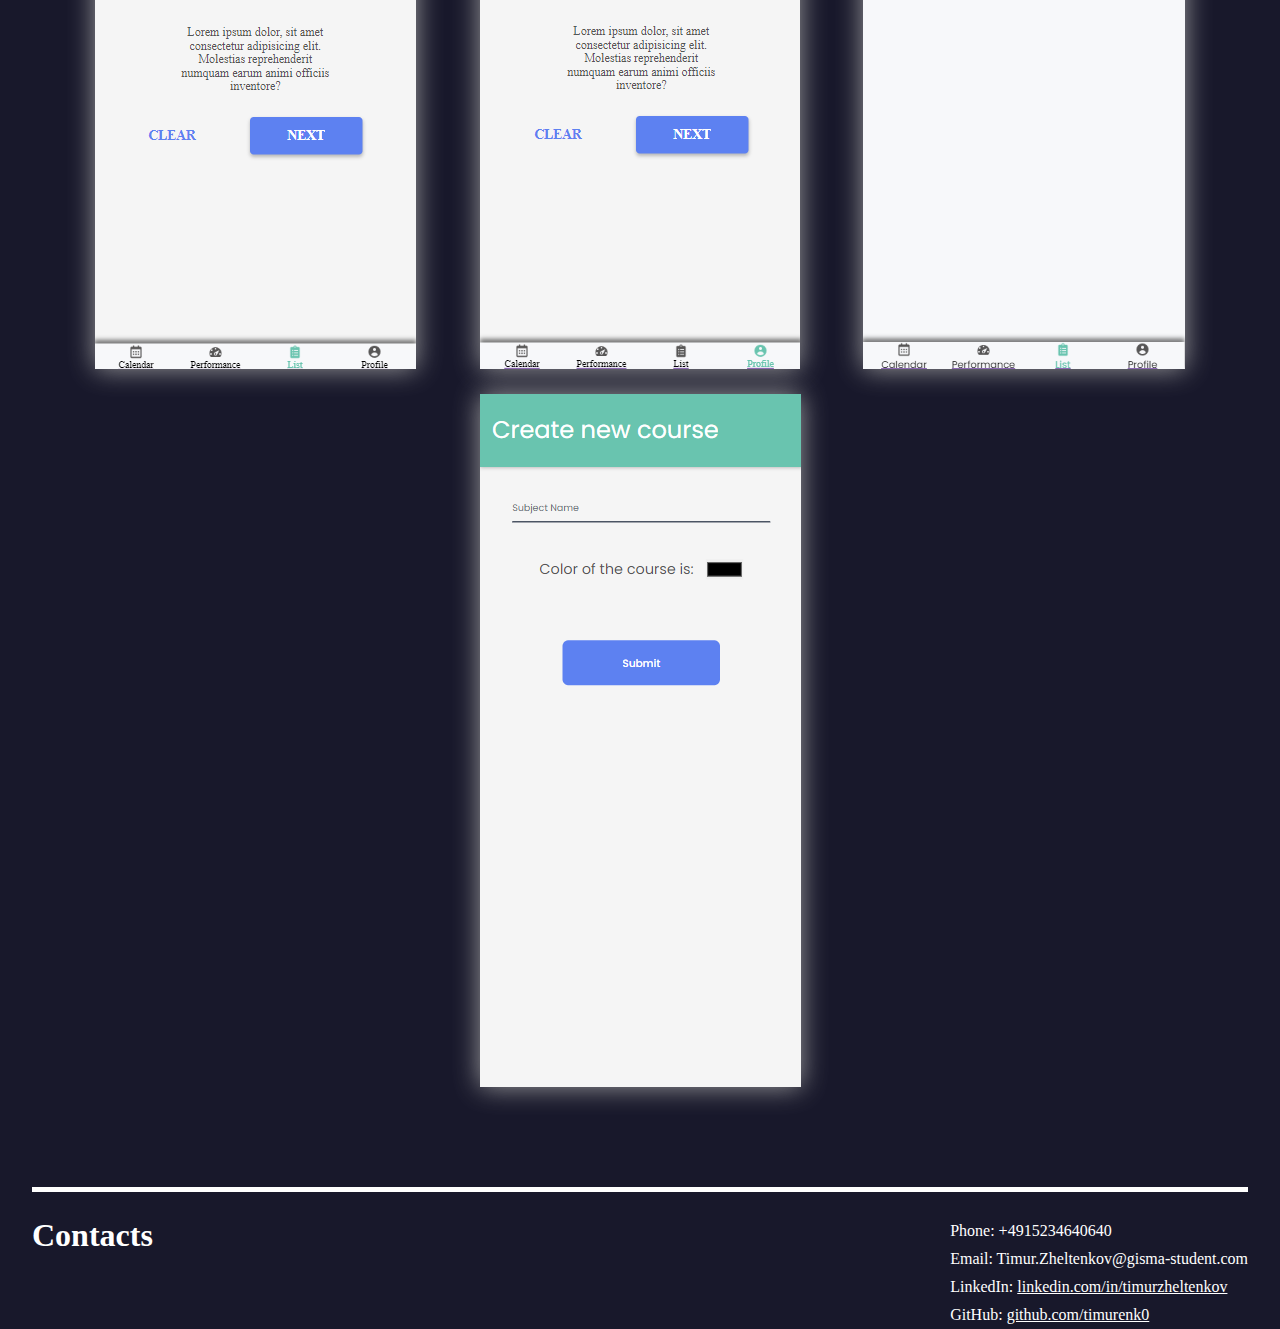
==== commit 23a505ed: "Update index.html" ====
--- a/Website/index.html
+++ b/Website/index.html
@@ -47,7 +47,7 @@
                 </div>
             </section>
             <section class="project">
-                <h1 class="project-name">Project: <a href="">Landing Page 1</a> and Landing Page 2</h1>
+                <h1 class="project-name">Project: <a href="https://github.com/timurenk0/Landing-Page-Example">Landing Page 1</a> and <a href="https://github.com/timurenk0/Landing-Page">Landing Page 2</a></h1>
                 <h1 class="project-overview">Overview: Solely front-end focused projects. Fully built responsive landing
                     pages.
                 </h1>
@@ -57,7 +57,7 @@
                 </div>
             </section>
             <section class="project">
-                <h1 class="project-name">Project: Valentine Website</h1>
+                <h1 class="project-name">Project: <a href="https://github.com/timurenk0/valentine-website">Valentine Website</a></h1>
                 <h1 class="project-overview">Overview: This project was compiled with my group mate and close friend -
                     Alan. Front-end project.
                 </h1>
@@ -69,7 +69,7 @@
                 </div>
             </section>
             <section class="project">
-                <h1 class="project-name">Project: Platform for teachers in schools</h1>
+                <h1 class="project-name">Project: <a href="https://github.com/timurenk0/HACKATHON">Platform for teachers in schools</a></h1>
                 <h1 class="project-overview">Overview: This project was the recent hackathon's objective. We had to
                     built an application for the start-up company and this is the design of it.</h1>
                 <div class="screenshots">
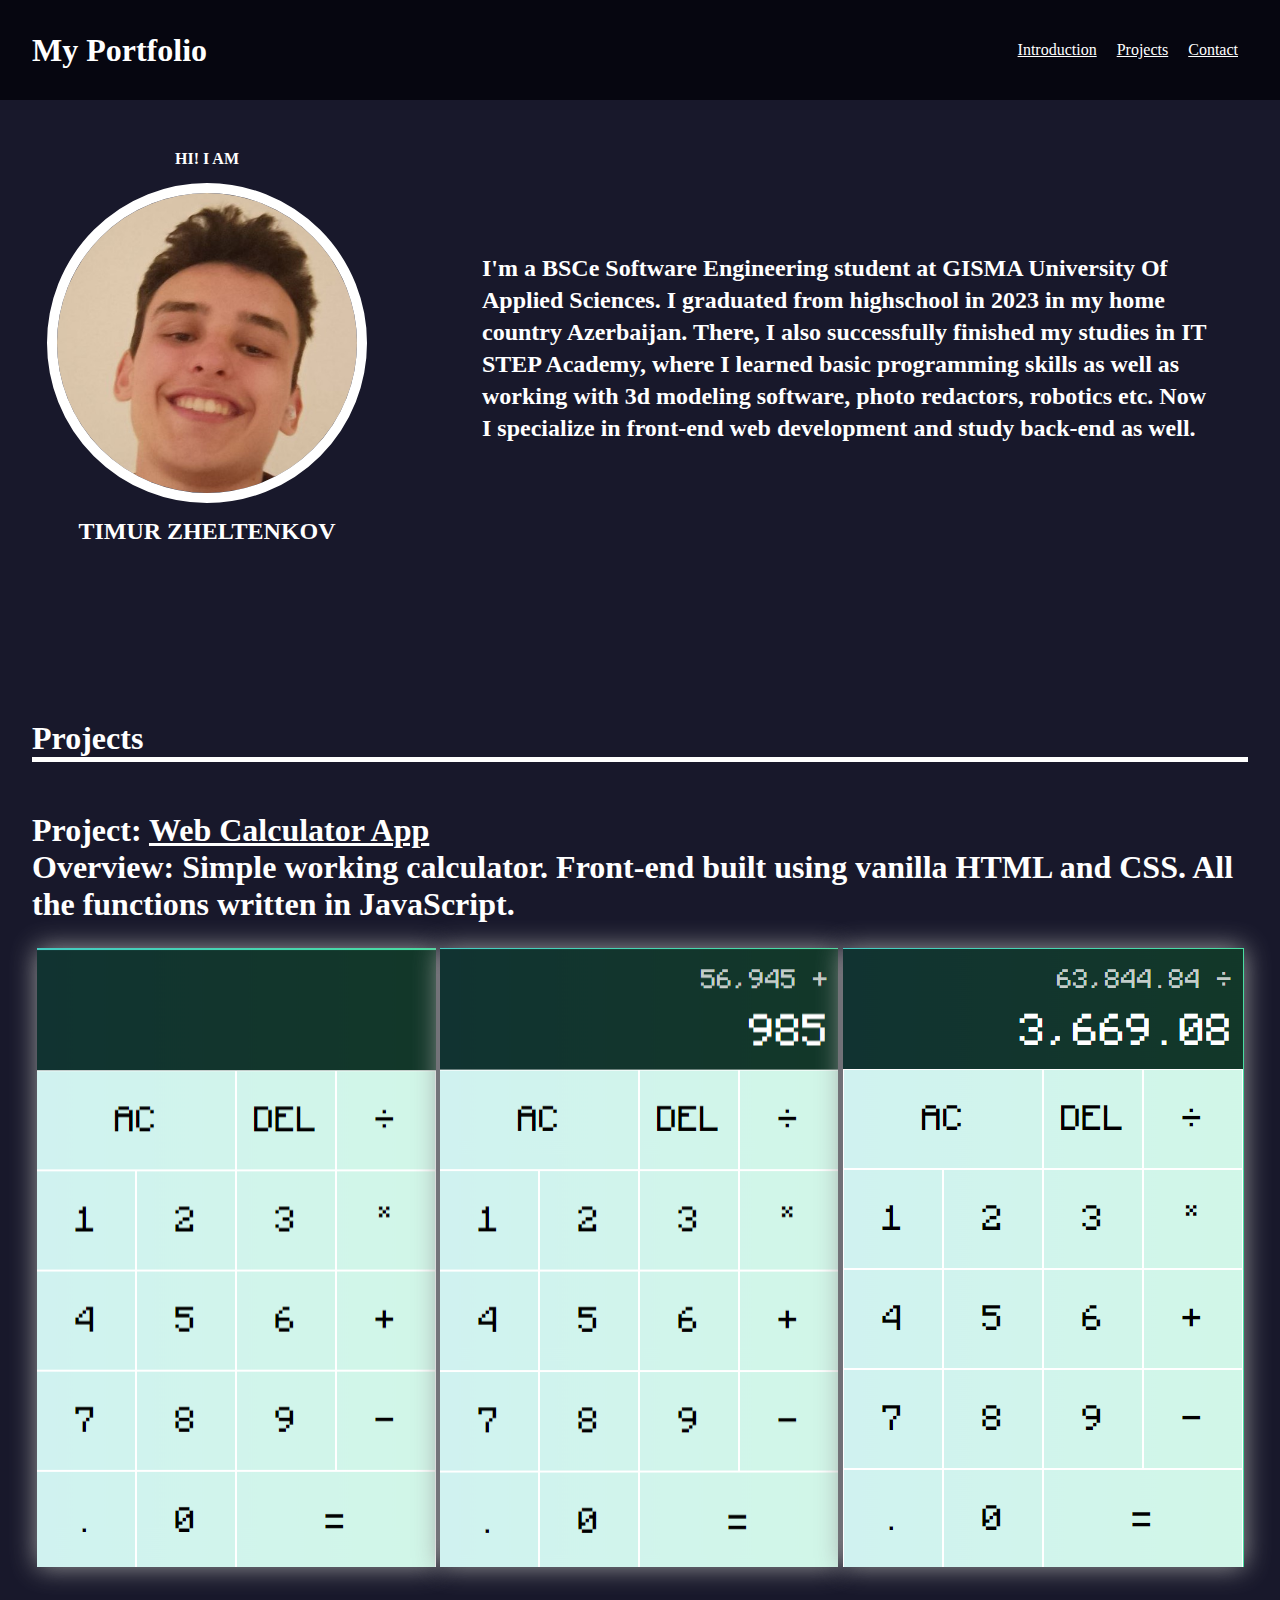
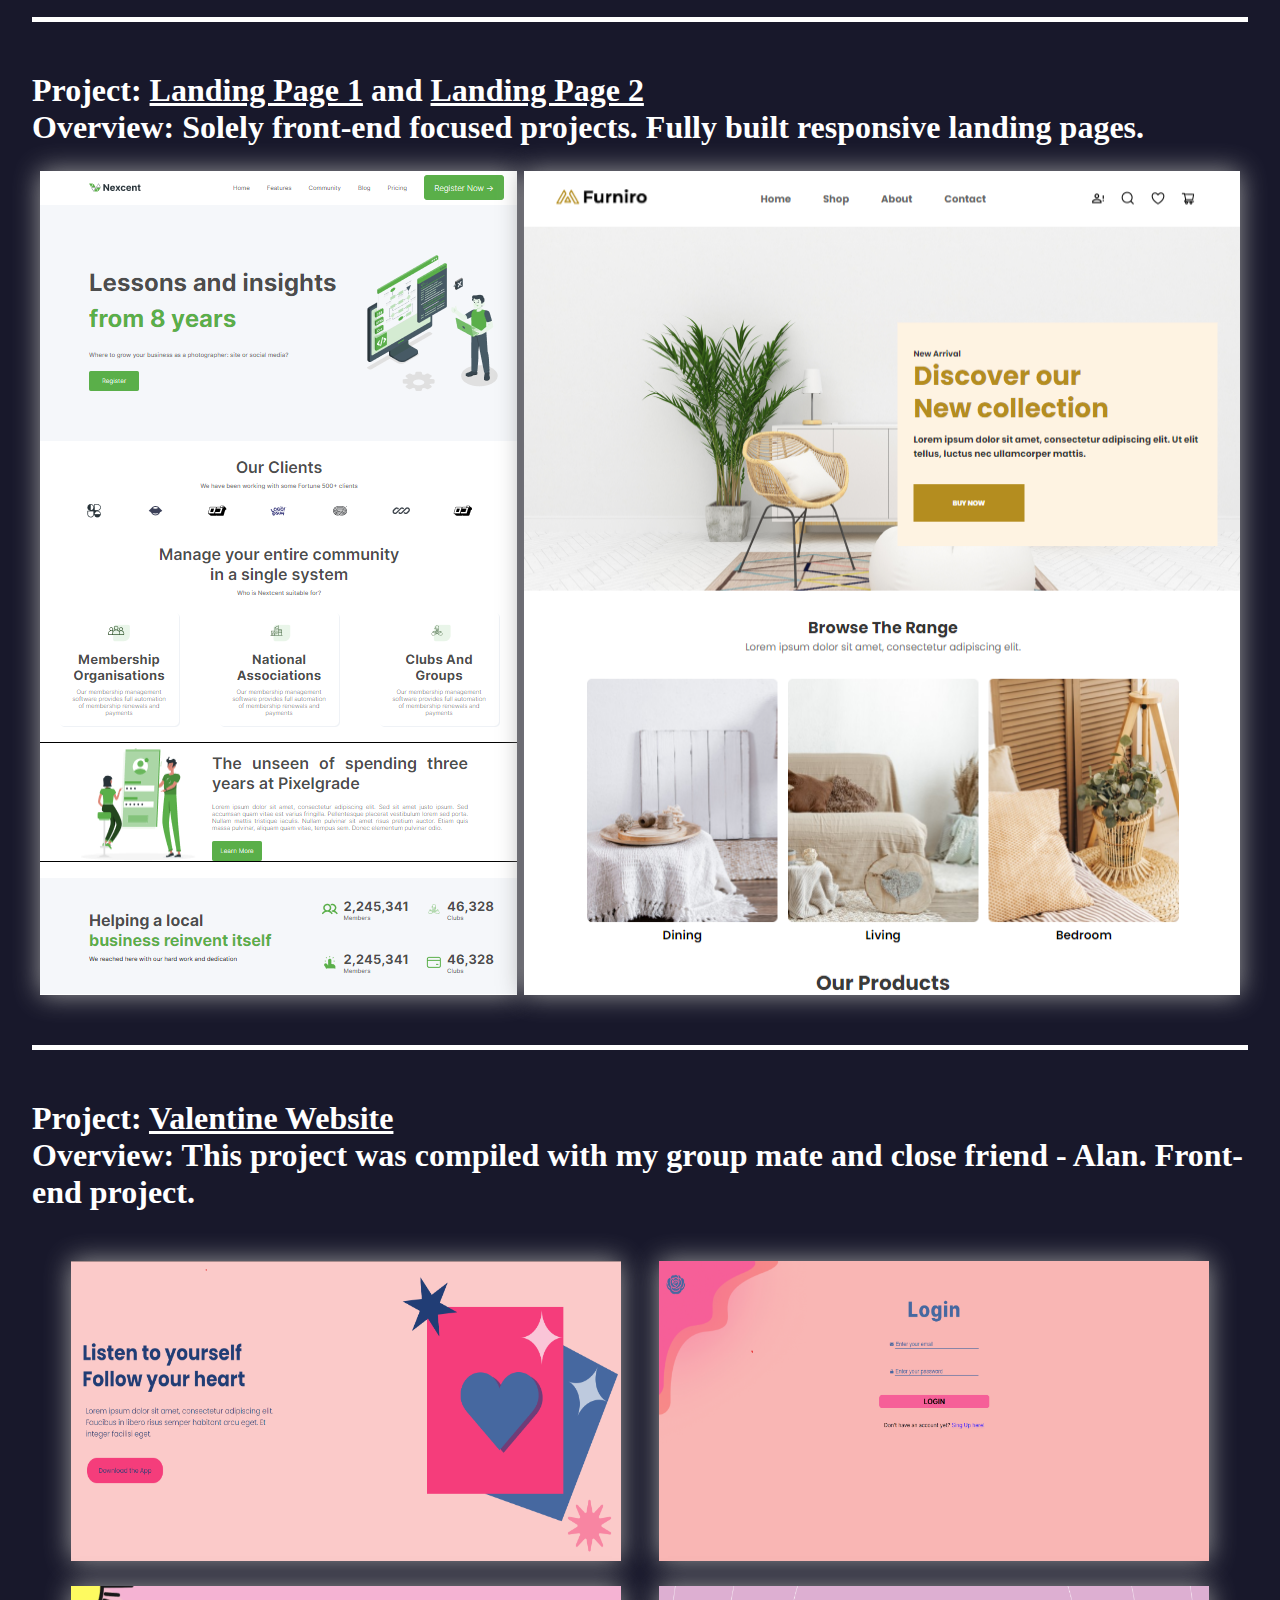
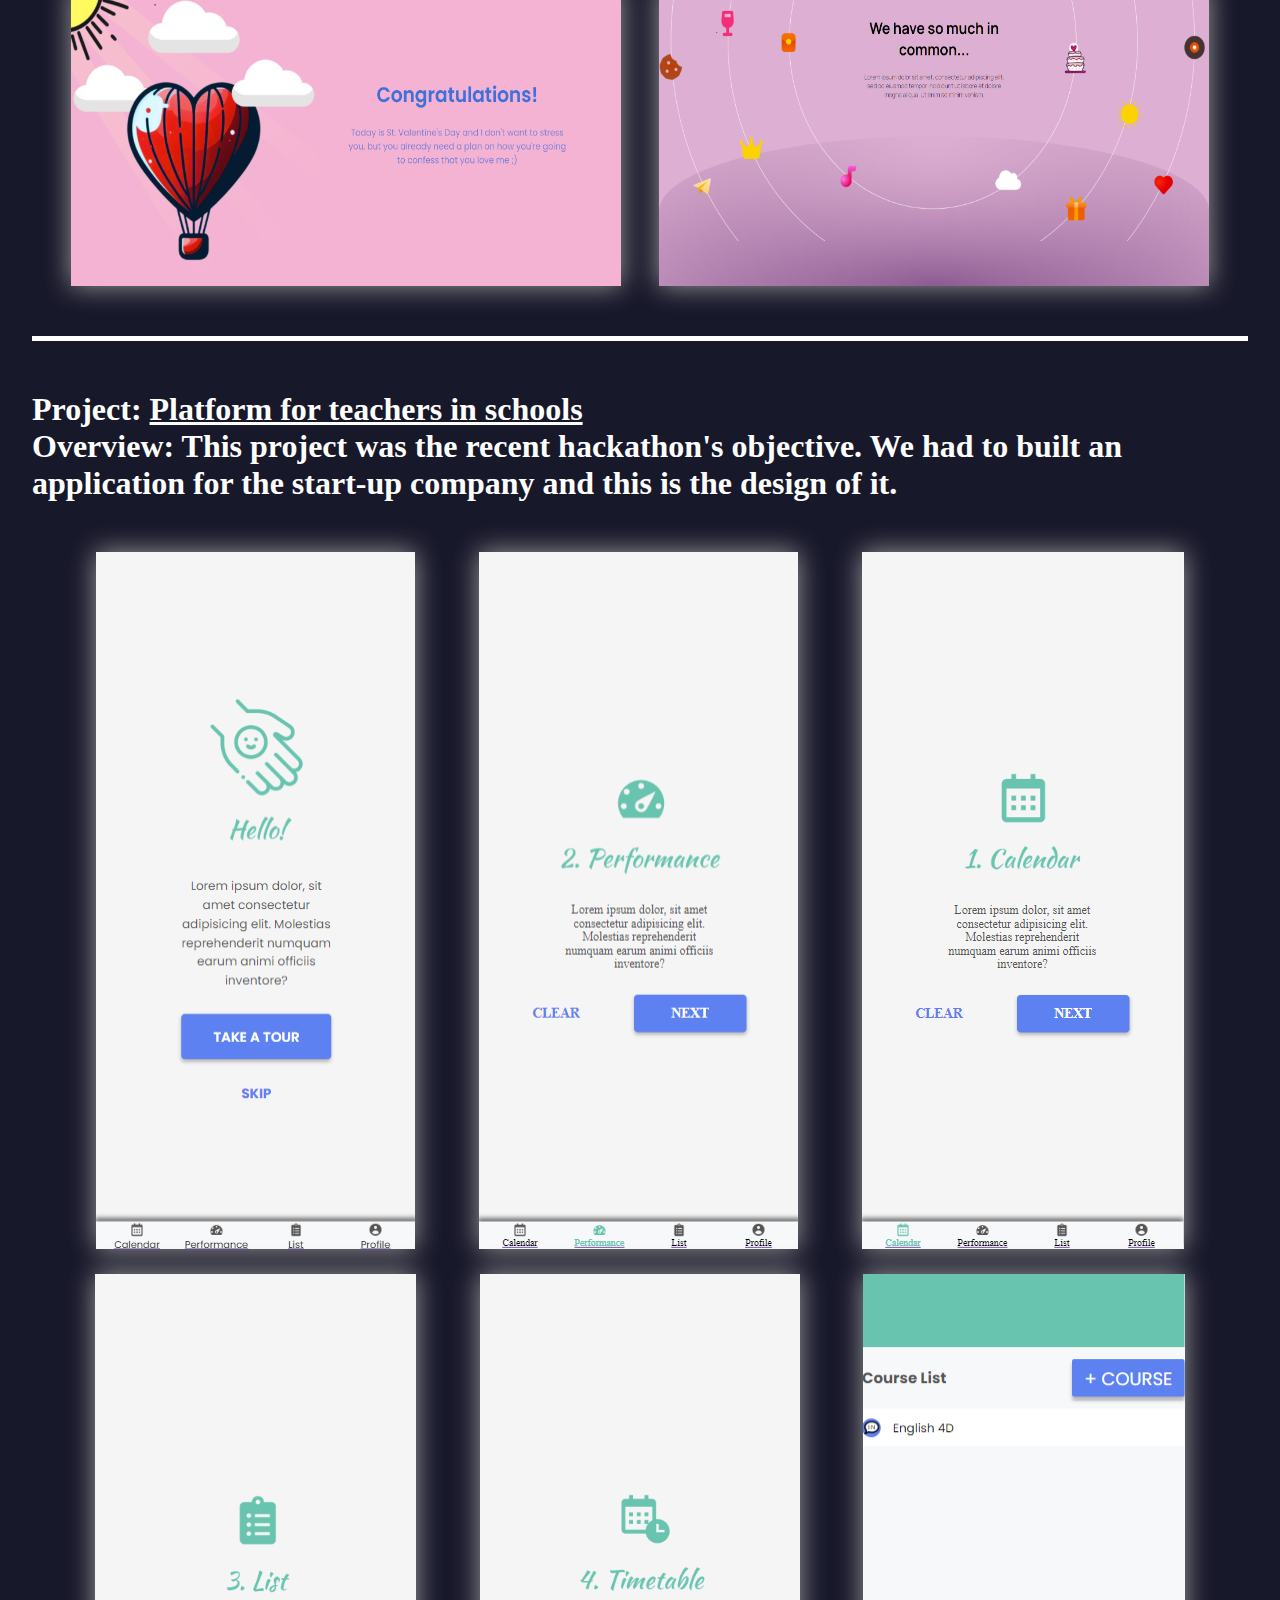
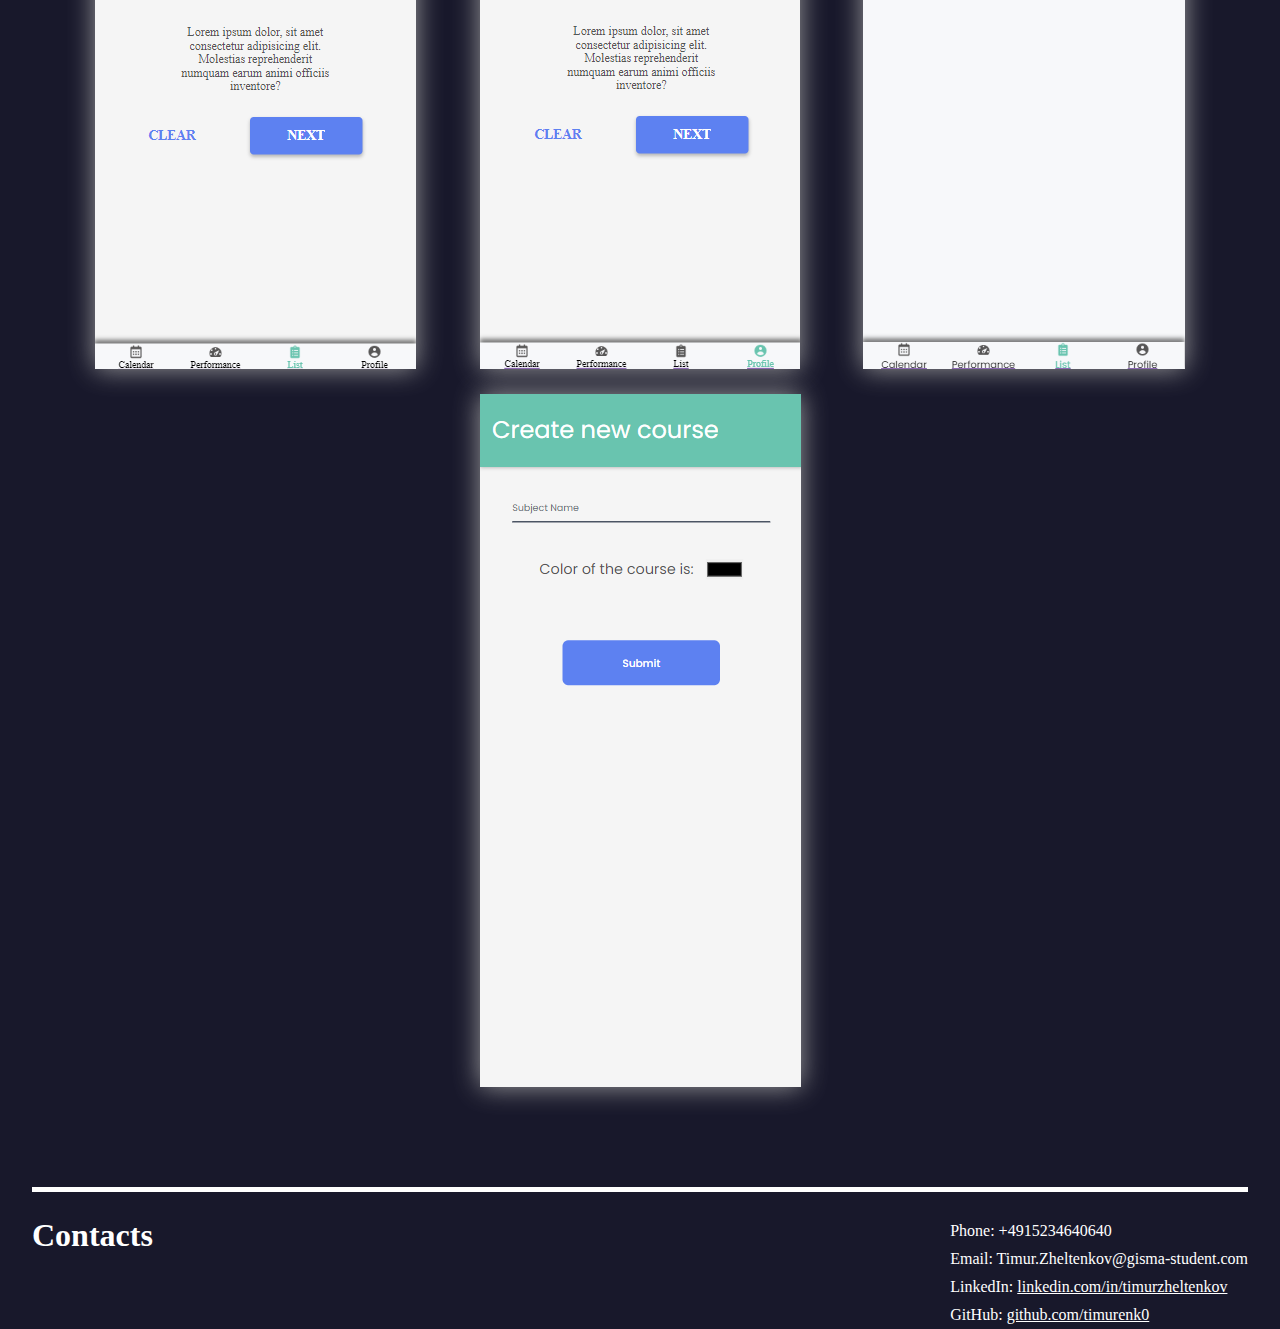
==== commit caaad7ca: "Add files via upload" ====
--- a/Website/index.html
+++ b/Website/index.html
@@ -37,7 +37,8 @@
         <section id="projectSection" class="section projects">
             <h1 class="section-name">Projects</h1>
             <section class="project">
-                <h1 class="project-name">Project: <a href="https://github.com/timurenk0/Web-Calculator-App">Web Calculator App</a></h1>
+                <h1 class="project-name">Project: <a href="https://github.com/timurenk0/Web-Calculator-App">Web
+                        Calculator App</a></h1>
                 <h1 class="project-overview">Overview: Simple working calculator. Front-end built using vanilla HTML and
                     CSS. All the functions written in JavaScript.</h1>
                 <div class="screenshots">
@@ -47,7 +48,8 @@
                 </div>
             </section>
             <section class="project">
-                <h1 class="project-name">Project: <a href="https://github.com/timurenk0/Landing-Page-Example">Landing Page 1</a> and <a href="https://github.com/timurenk0/Landing-Page">Landing Page 2</a></h1>
+                <h1 class="project-name">Project: <a href="https://github.com/timurenk0/Landing-Page-Example">Landing
+                        Page 1</a> and <a href="https://github.com/timurenk0/Landing-Page">Landing Page 2</a></h1>
                 <h1 class="project-overview">Overview: Solely front-end focused projects. Fully built responsive landing
                     pages.
                 </h1>
@@ -57,7 +59,8 @@
                 </div>
             </section>
             <section class="project">
-                <h1 class="project-name">Project: <a href="https://github.com/timurenk0/valentine-website">Valentine Website</a></h1>
+                <h1 class="project-name">Project: <a href="https://github.com/timurenk0/valentine-website">Valentine
+                        Website</a></h1>
                 <h1 class="project-overview">Overview: This project was compiled with my group mate and close friend -
                     Alan. Front-end project.
                 </h1>
@@ -69,7 +72,8 @@
                 </div>
             </section>
             <section class="project">
-                <h1 class="project-name">Project: <a href="https://github.com/timurenk0/HACKATHON">Platform for teachers in schools</a></h1>
+                <h1 class="project-name">Project: <a href="https://github.com/timurenk0/HACKATHON">Platform for teachers
+                        in schools</a></h1>
                 <h1 class="project-overview">Overview: This project was the recent hackathon's objective. We had to
                     built an application for the start-up company and this is the design of it.</h1>
                 <div class="screenshots">
@@ -115,4 +119,4 @@
     </div>
 </body>
 
-</html>
+</html>--- a/Website/index.css
+++ b/Website/index.css
@@ -8,6 +8,10 @@
 body {
     width: 100%;
     min-height: 100vh;
+}
+
+a {
+    color: white;
 }
 
 .container {
@@ -47,7 +51,6 @@
 }
 
 .navbar li a {
-    color: white;
     text-decoration: underline;
     display: block;
     cursor: pointer;
@@ -133,8 +136,4 @@
 
 .contacts li {
     padding: 5px 0;
-}
-
-.contacts a {
-    color: white;
 }